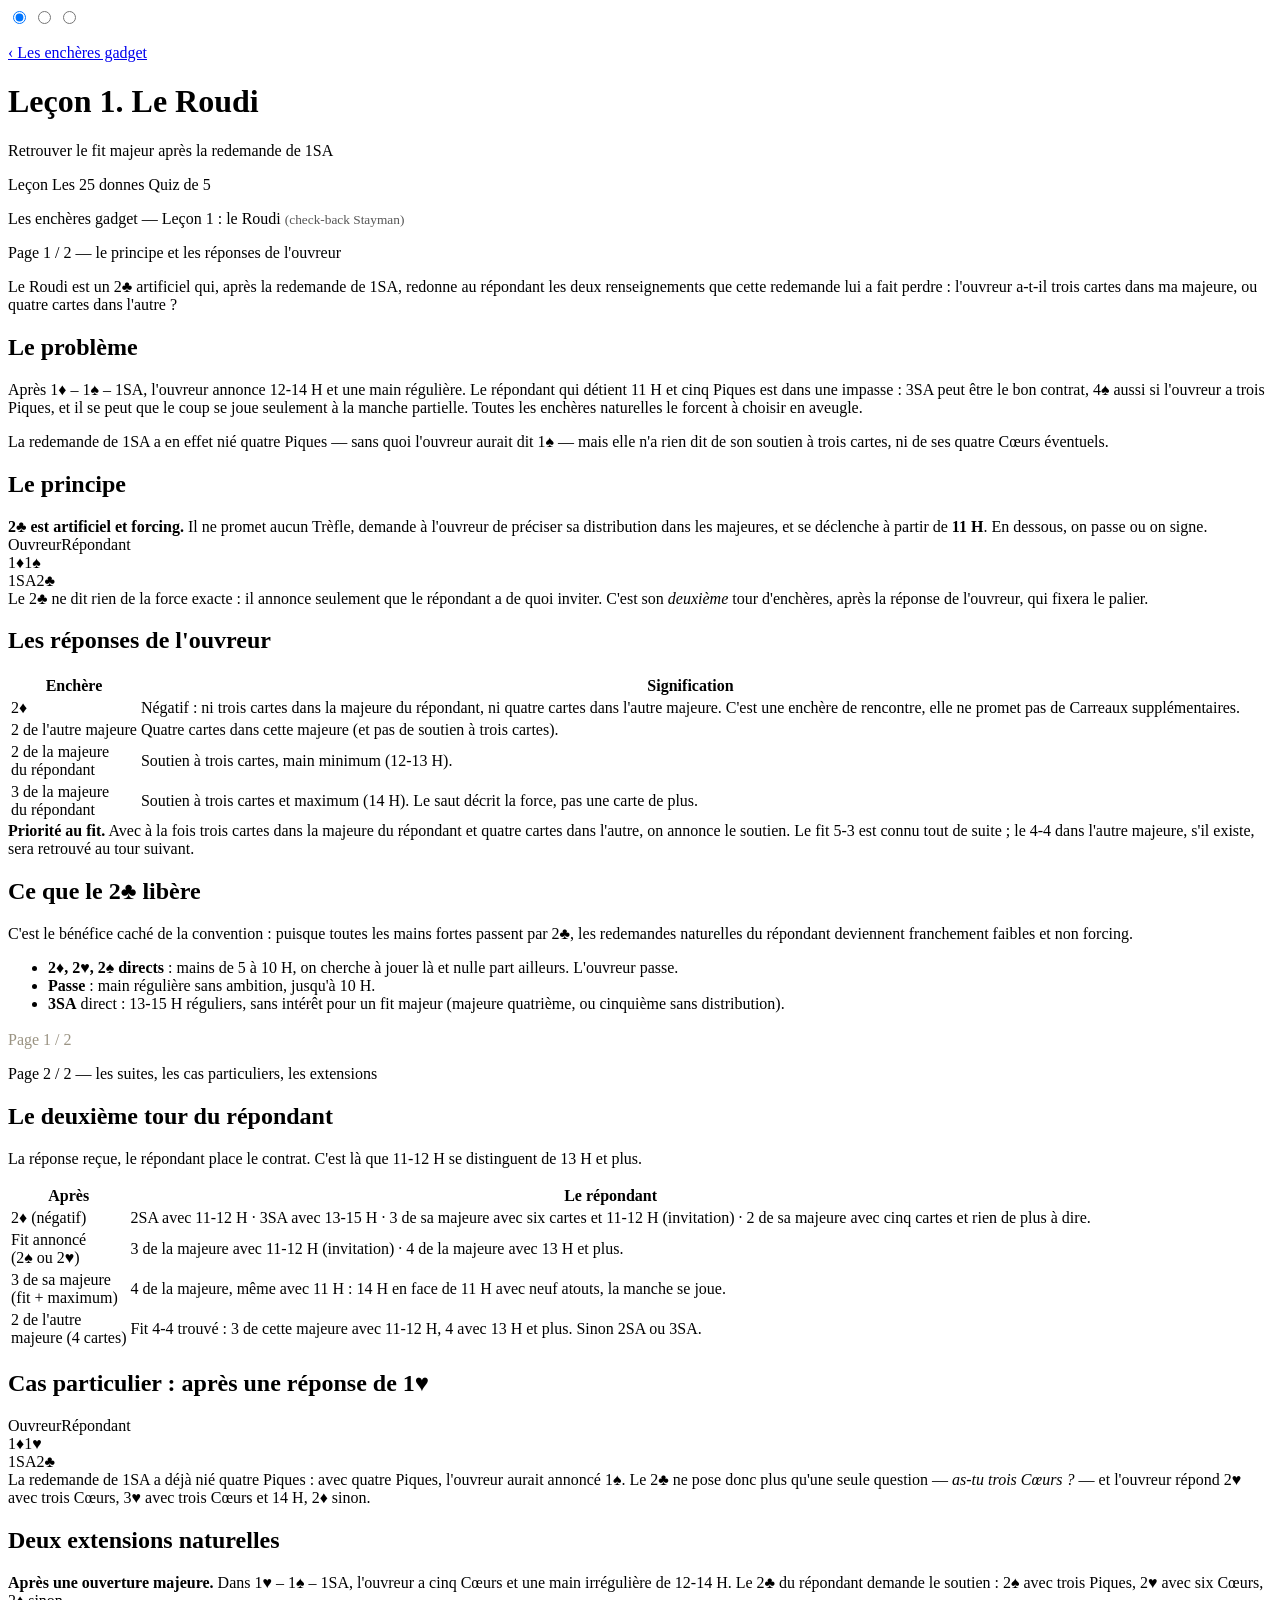
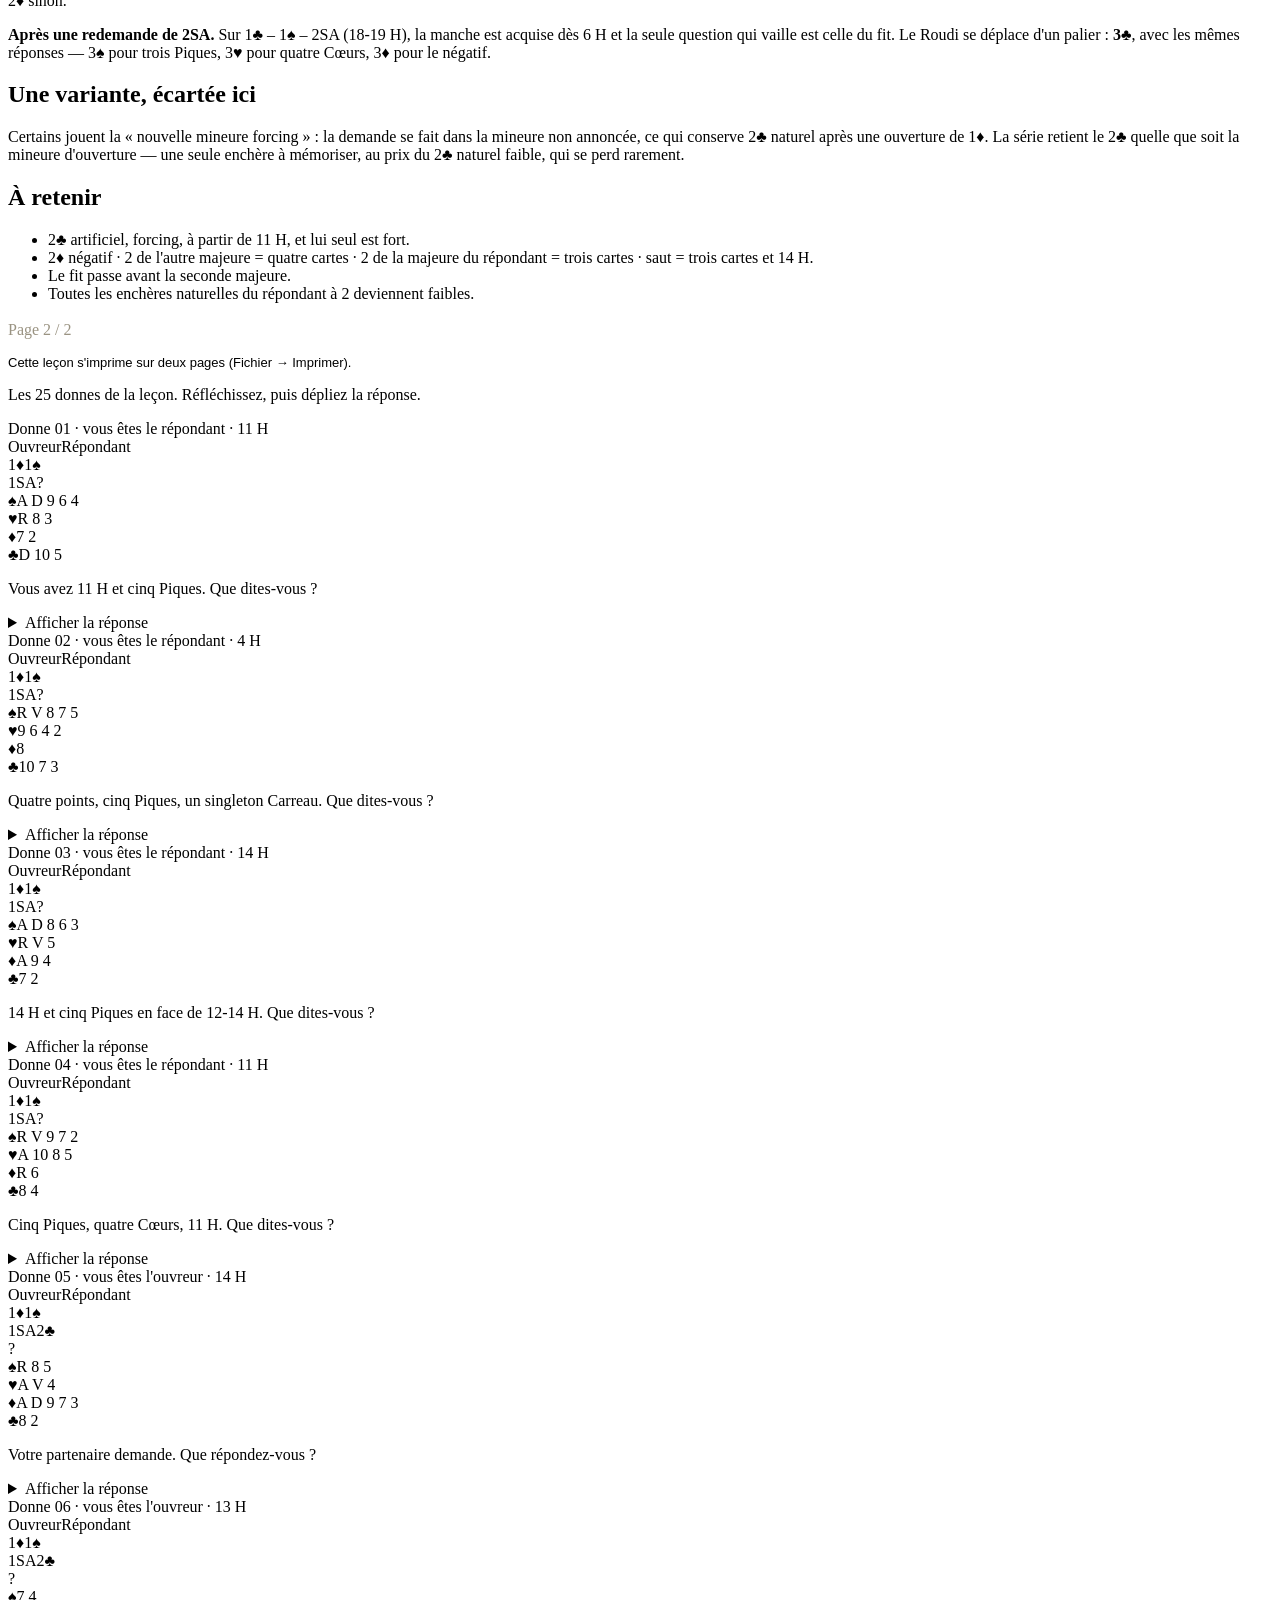
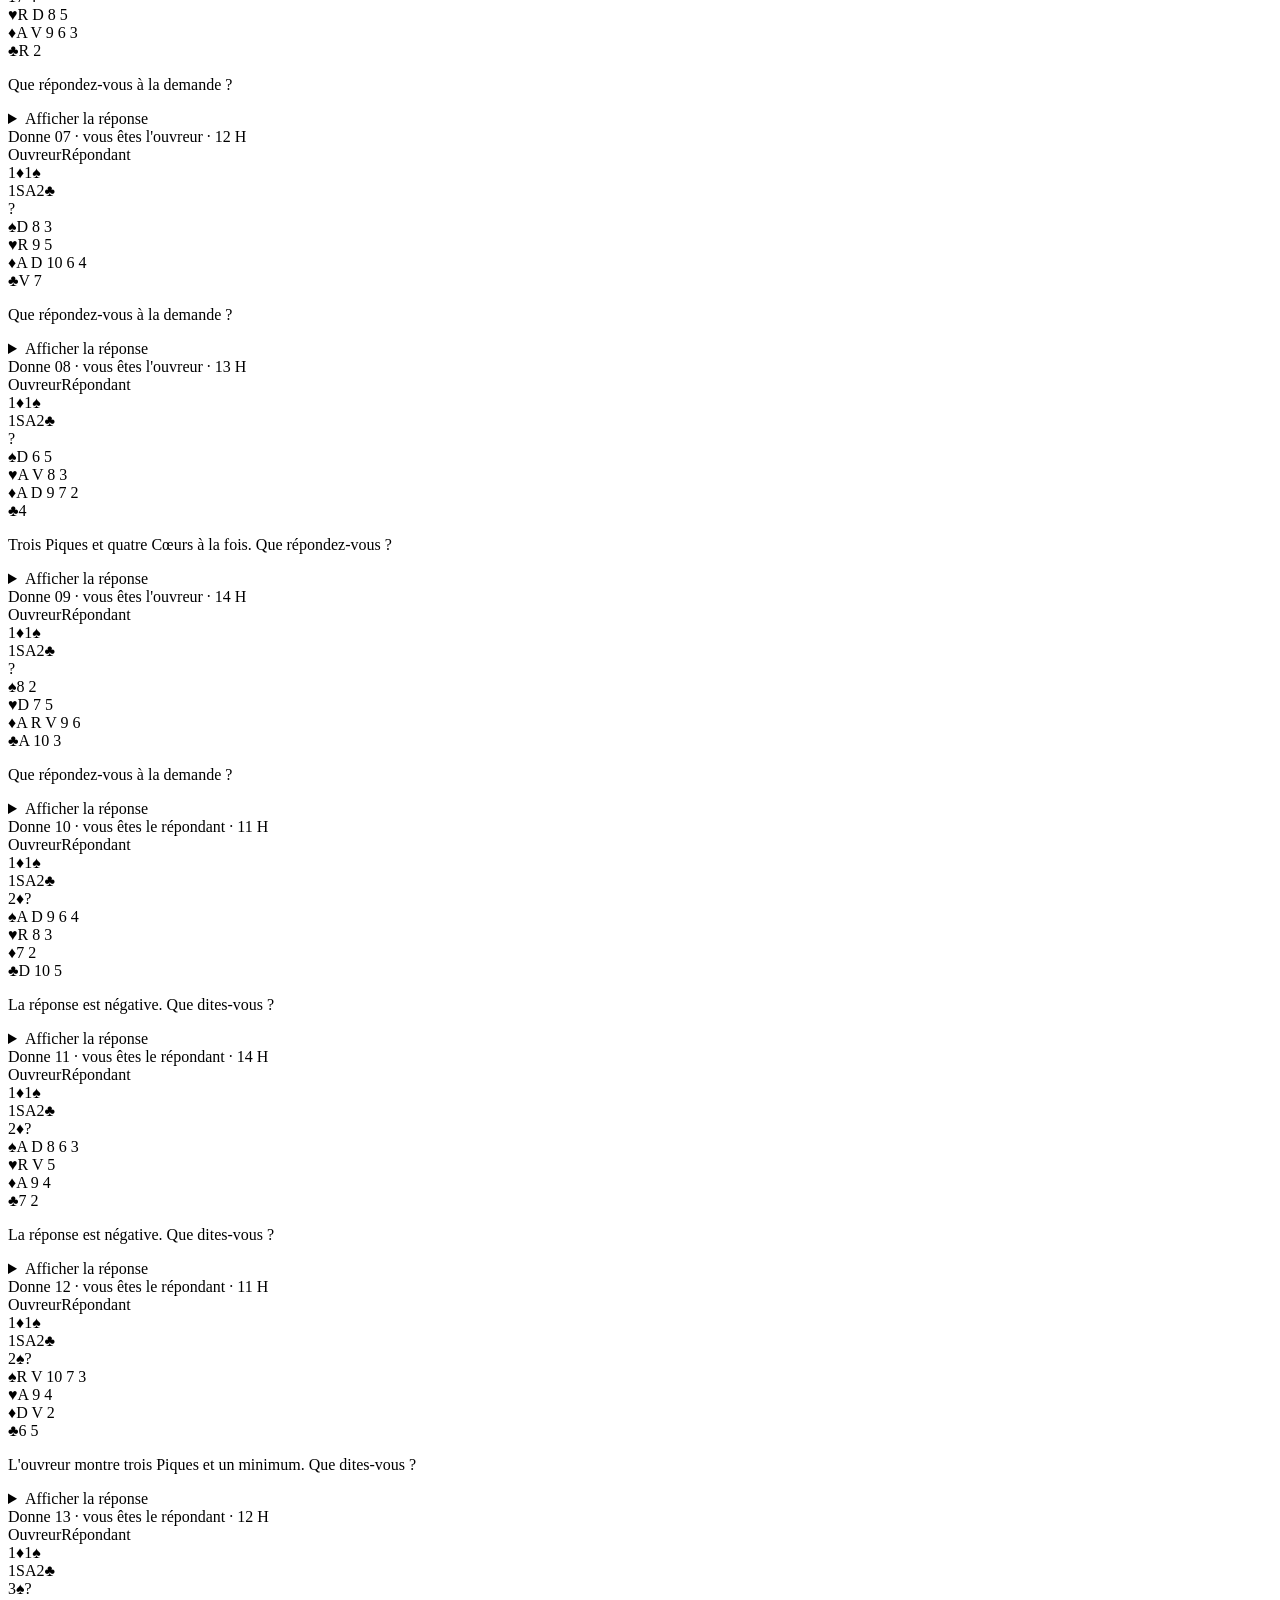
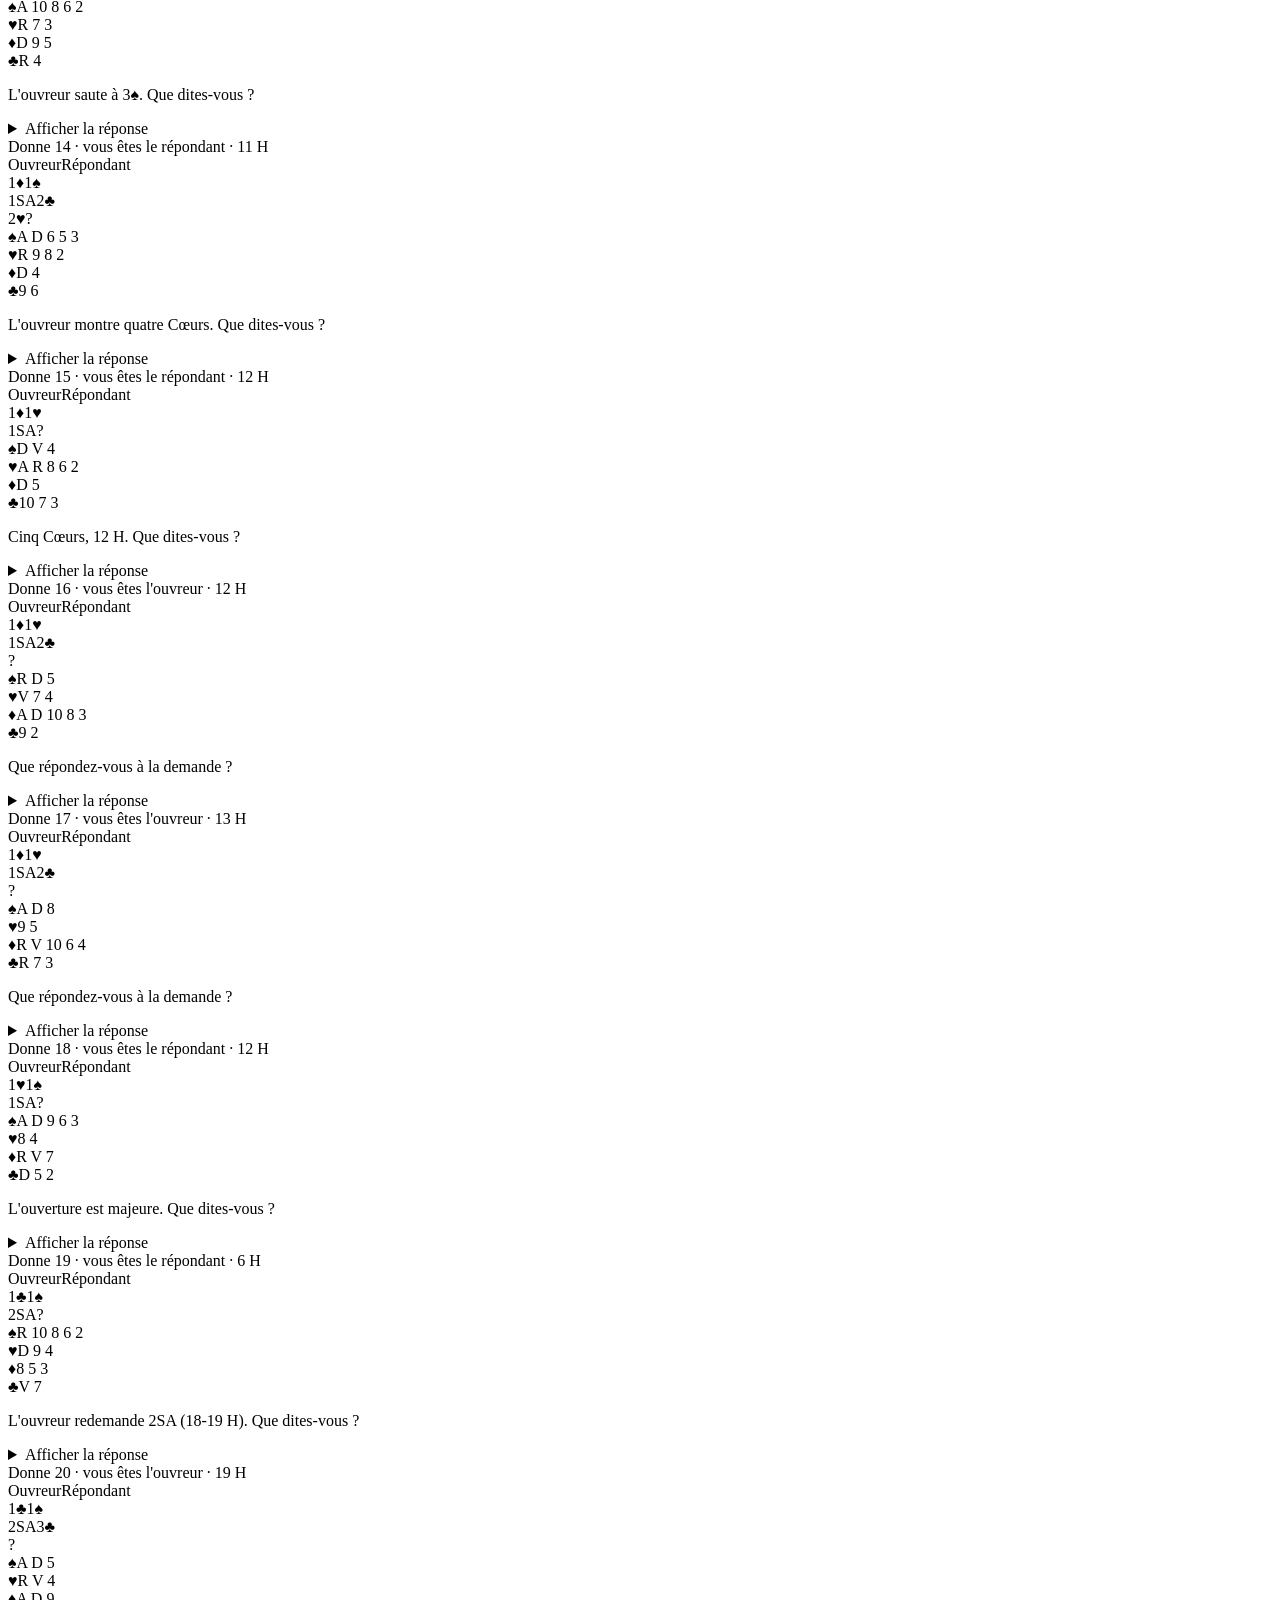
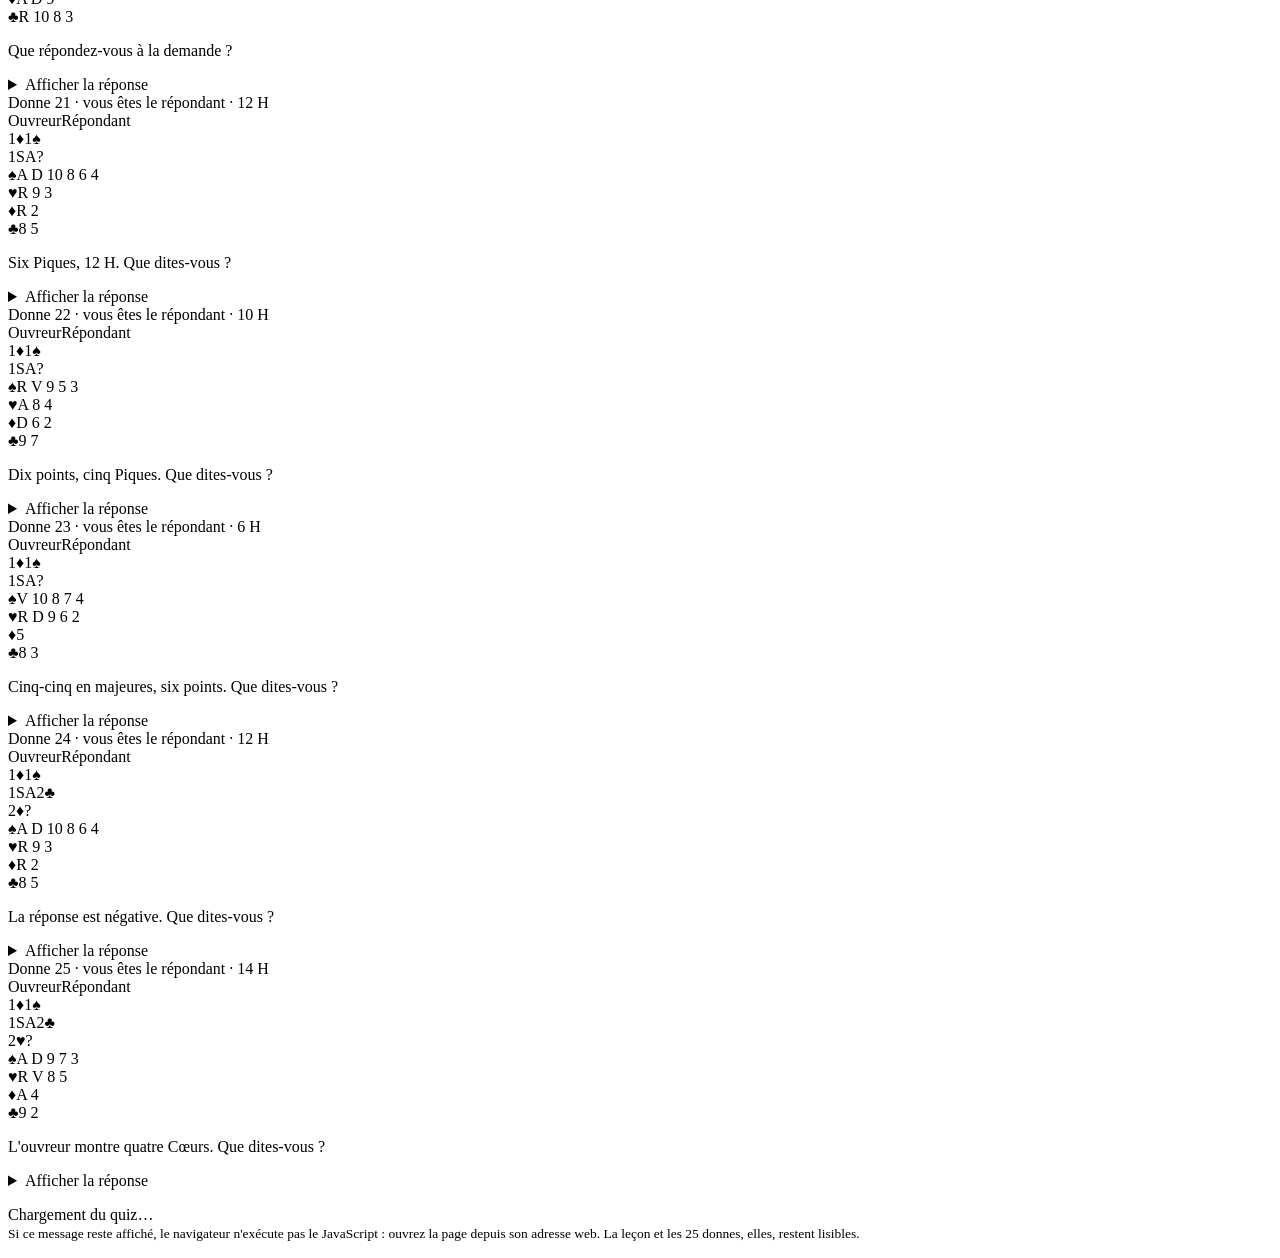
==== lecon-01-roudi.html @ d80269ad "Add files via upload" ====
<!DOCTYPE html>
<html lang="fr">
<head>
<meta charset="utf-8">
<meta name="viewport" content="width=device-width, initial-scale=1, viewport-fit=cover">
<meta name="theme-color" content="#17492f">
<meta name="mobile-web-app-capable" content="yes">
<meta name="apple-mobile-web-app-status-bar-style" content="black-translucent">
<title>Leçon 1 — Le Roudi · Les enchères gadget</title>
<link rel="manifest" href="manifest.webmanifest">
<link rel="apple-touch-icon" href="icon-180.png">
<link rel="icon" href="icon-192.png">
<link rel="stylesheet" href="assets/gadget.css">
</head>
<body>

<input type="radio" name="onglet" id="r-lecon" class="onglet-radio" checked>
<input type="radio" name="onglet" id="r-donnes" class="onglet-radio">
<input type="radio" name="onglet" id="r-quiz" class="onglet-radio">

<header class="top">
  <div class="wrap">
    <p class="serie"><a class="retour" href="index.html">‹ Les enchères gadget</a></p>
    <h1><span class="num">Leçon 1.</span> Le Roudi</h1>
    <p class="soustitre">Retrouver le fit majeur après la redemande de 1SA</p>
    <button id="installer" class="installer" hidden onclick="installer()">Installer l'application</button>
  </div>
</header>

<nav class="tabs">
  <div class="wrap">
    <label for="r-lecon">Leçon</label>
    <label for="r-donnes">Les 25 donnes</label>
    <label for="r-quiz">Quiz de 5</label>
  </div>
</nav>

<section class="panel" id="panel-lecon">
<div class="wrap lecon">
<div class="page">
    <p class="titre-impression">Les enchères gadget — Leçon 1 : le Roudi <span style="font-size:10pt;color:#555">(check-back Stayman)</span></p>
    <p class="sous-impression">Page 1 / 2 — le principe et les réponses de l'ouvreur</p>

    <p class="chapo">Le Roudi est un 2♣ artificiel qui, après la redemande de 1SA, redonne au répondant les deux renseignements que cette redemande lui a fait perdre : l'ouvreur a-t-il trois cartes dans ma majeure, ou quatre cartes dans l'autre&nbsp;?</p>

    <h2>Le problème</h2>
    <p>Après 1♦ – 1♠ – 1SA, l'ouvreur annonce 12-14 H et une main régulière. Le répondant qui détient 11 H et cinq Piques est dans une impasse : 3SA peut être le bon contrat, 4♠ aussi si l'ouvreur a trois Piques, et il se peut que le coup se joue seulement à la manche partielle. Toutes les enchères naturelles le forcent à choisir en aveugle.</p>
    <p>La redemande de 1SA a en effet nié quatre Piques — sans quoi l'ouvreur aurait dit 1♠ — mais elle n'a rien dit de son soutien à trois cartes, ni de ses quatre Cœurs éventuels.</p>

    <h2>Le principe</h2>
    <div class="encadre">
      <strong>2♣ est artificiel et forcing.</strong> Il ne promet aucun Trèfle, demande à l'ouvreur de préciser sa distribution dans les majeures, et se déclenche à partir de <strong>11 H</strong>. En dessous, on passe ou on signe.
    </div>
    <div class="duo">
      <div class="encheres" aria-label="Séquence 1 Carreau, 1 Pique, 1 Sans-Atout, 2 Trèfle">
        <div class="entete"><span>Ouvreur</span><span>Répondant</span></div>
        <div class="ligne"><span>1<b class="r">♦</b></span><span>1<b class="n">♠</b></span></div>
        <div class="ligne"><span>1SA</span><span class="attente">2<b class="n">♣</b></span></div>
      </div>
      <div style="flex:1;min-width:200px">
        <p style="margin-top:0">Le 2♣ ne dit rien de la force exacte : il annonce seulement que le répondant a de quoi inviter. C'est son <em>deuxième</em> tour d'enchères, après la réponse de l'ouvreur, qui fixera le palier.</p>
      </div>
    </div>

    <h2>Les réponses de l'ouvreur</h2>
    <table class="reponses">
      <tr><th>Enchère</th><th>Signification</th></tr>
      <tr><td>2♦</td><td>Négatif : ni trois cartes dans la majeure du répondant, ni quatre cartes dans l'autre majeure. C'est une enchère de rencontre, elle ne promet pas de Carreaux supplémentaires.</td></tr>
      <tr><td>2 de l'autre majeure</td><td>Quatre cartes dans cette majeure (et pas de soutien à trois cartes).</td></tr>
      <tr><td>2 de la majeure<br>du répondant</td><td>Soutien à trois cartes, main minimum (12-13 H).</td></tr>
      <tr><td>3 de la majeure<br>du répondant</td><td>Soutien à trois cartes et maximum (14 H). Le saut décrit la force, pas une carte de plus.</td></tr>
    </table>
    <div class="encadre">
      <strong>Priorité au fit.</strong> Avec à la fois trois cartes dans la majeure du répondant et quatre cartes dans l'autre, on annonce le soutien. Le fit 5-3 est connu tout de suite ; le 4-4 dans l'autre majeure, s'il existe, sera retrouvé au tour suivant.
    </div>

    <h2>Ce que le 2♣ libère</h2>
    <p>C'est le bénéfice caché de la convention : puisque toutes les mains fortes passent par 2♣, les redemandes naturelles du répondant deviennent franchement faibles et non forcing.</p>
    <ul>
      <li><strong>2♦, 2♥, 2♠ directs</strong> : mains de 5 à 10 H, on cherche à jouer là et nulle part ailleurs. L'ouvreur passe.</li>
      <li><strong>Passe</strong> : main régulière sans ambition, jusqu'à 10 H.</li>
      <li><strong>3SA</strong> direct : 13-15 H réguliers, sans intérêt pour un fit majeur (majeure quatrième, ou cinquième sans distribution).</li>
    </ul>

    <p class="pied-page" style="color:#9a9382;margin-top:18px">Page 1 / 2</p>
  </div>

  <div class="page">
    <p class="sous-impression">Page 2 / 2 — les suites, les cas particuliers, les extensions</p>

    <h2>Le deuxième tour du répondant</h2>
    <p>La réponse reçue, le répondant place le contrat. C'est là que 11-12 H se distinguent de 13 H et plus.</p>
    <table class="reponses">
      <tr><th>Après</th><th>Le répondant</th></tr>
      <tr><td>2♦ (négatif)</td><td>2SA avec 11-12 H · 3SA avec 13-15 H · 3 de sa majeure avec six cartes et 11-12 H (invitation) · 2 de sa majeure avec cinq cartes et rien de plus à dire.</td></tr>
      <tr><td>Fit annoncé<br>(2♠ ou 2♥)</td><td>3 de la majeure avec 11-12 H (invitation) · 4 de la majeure avec 13 H et plus.</td></tr>
      <tr><td>3 de sa majeure<br>(fit + maximum)</td><td>4 de la majeure, même avec 11 H : 14 H en face de 11 H avec neuf atouts, la manche se joue.</td></tr>
      <tr><td>2 de l'autre<br>majeure (4 cartes)</td><td>Fit 4-4 trouvé : 3 de cette majeure avec 11-12 H, 4 avec 13 H et plus. Sinon 2SA ou 3SA.</td></tr>
    </table>

    <h2>Cas particulier : après une réponse de 1♥</h2>
    <div class="duo">
      <div class="encheres" aria-label="Séquence 1 Carreau, 1 Coeur, 1 Sans-Atout, 2 Trèfle">
        <div class="entete"><span>Ouvreur</span><span>Répondant</span></div>
        <div class="ligne"><span>1<b class="r">♦</b></span><span>1<b class="r">♥</b></span></div>
        <div class="ligne"><span>1SA</span><span class="attente">2<b class="n">♣</b></span></div>
      </div>
      <div style="flex:1;min-width:200px">
        <p style="margin-top:0">La redemande de 1SA a déjà nié quatre Piques : avec quatre Piques, l'ouvreur aurait annoncé 1♠. Le 2♣ ne pose donc plus qu'une seule question — <em>as-tu trois Cœurs ?</em> — et l'ouvreur répond 2♥ avec trois Cœurs, 3♥ avec trois Cœurs et 14 H, 2♦ sinon.</p>
      </div>
    </div>

    <h2>Deux extensions naturelles</h2>
    <p><strong>Après une ouverture majeure.</strong> Dans 1♥ – 1♠ – 1SA, l'ouvreur a cinq Cœurs et une main irrégulière de 12-14 H. Le 2♣ du répondant demande le soutien : 2♠ avec trois Piques, 2♥ avec six Cœurs, 2♦ sinon.</p>
    <p><strong>Après une redemande de 2SA.</strong> Sur 1♣ – 1♠ – 2SA (18-19 H), la manche est acquise dès 6 H et la seule question qui vaille est celle du fit. Le Roudi se déplace d'un palier : <strong>3♣</strong>, avec les mêmes réponses — 3♠ pour trois Piques, 3♥ pour quatre Cœurs, 3♦ pour le négatif.</p>

    <h2>Une variante, écartée ici</h2>
    <p>Certains jouent la « nouvelle mineure forcing » : la demande se fait dans la mineure non annoncée, ce qui conserve 2♣ naturel après une ouverture de 1♦. La série retient le 2♣ quelle que soit la mineure d'ouverture — une seule enchère à mémoriser, au prix du 2♣ naturel faible, qui se perd rarement.</p>

    <h2>À retenir</h2>
    <ul>
      <li>2♣ artificiel, forcing, à partir de 11 H, et lui seul est fort.</li>
      <li>2♦ négatif · 2 de l'autre majeure = quatre cartes · 2 de la majeure du répondant = trois cartes · saut = trois cartes et 14 H.</li>
      <li>Le fit passe avant la seconde majeure.</li>
      <li>Toutes les enchères naturelles du répondant à 2 deviennent faibles.</li>
    </ul>

    <p class="pied-page" style="color:#9a9382;margin-top:18px">Page 2 / 2</p>
    <p class="no-print" style="font-family:-apple-system,sans-serif;font-size:13px;color:var(--ink-soft)">
      Cette leçon s'imprime sur deux pages (Fichier → Imprimer).
    </p>
  </div>
</div>
</section>

<section class="panel" id="panel-donnes">
<div class="wrap">
  <p class="intro-quiz">Les 25 donnes de la leçon. Réfléchissez, puis dépliez la réponse.</p>
  <div id="liste-donnes">
      <article class="donne">
        <div class="num">Donne 01 <span class="role">· vous êtes le répondant · 11 H</span></div>
        <div class="duo"><div class="encheres"><div class="entete"><span>Ouvreur</span><span>Répondant</span></div><div class="ligne"><span>1<b class="r">♦</b></span><span>1<b class="n">♠</b></span></div><div class="ligne"><span>1SA</span><span class="attente">?</span></div></div><div class="main"><div><span class="sym n">♠</span>A D 9 6 4</div><div><span class="sym r">♥</span>R 8 3</div><div><span class="sym r">♦</span>7 2</div><div><span class="sym n">♣</span>D 10 5</div></div></div>
        <p class="question">Vous avez 11 H et cinq Piques. Que dites-vous ?</p>
        <details class="reveler-bloc"><summary>Afficher la réponse</summary>
          <div class="reponse-bloc"><div class="verdict bon">2<b class="n">♣</b></div>
          <div class="commentaire">Pile le cas de la convention. <em>2<b class="n">♣</b></em> demande les trois Piques ou les quatre Cœurs ; le palier sera fixé au tour suivant. 2SA immédiat renoncerait au fit 5-3, 2<b class="n">♠</b> enterrerait une main invitante.</div>
          </div>
        </details>
      </article>
      <article class="donne">
        <div class="num">Donne 02 <span class="role">· vous êtes le répondant · 4 H</span></div>
        <div class="duo"><div class="encheres"><div class="entete"><span>Ouvreur</span><span>Répondant</span></div><div class="ligne"><span>1<b class="r">♦</b></span><span>1<b class="n">♠</b></span></div><div class="ligne"><span>1SA</span><span class="attente">?</span></div></div><div class="main"><div><span class="sym n">♠</span>R V 8 7 5</div><div><span class="sym r">♥</span>9 6 4 2</div><div><span class="sym r">♦</span>8</div><div><span class="sym n">♣</span>10 7 3</div></div></div>
        <p class="question">Quatre points, cinq Piques, un singleton Carreau. Que dites-vous ?</p>
        <details class="reveler-bloc"><summary>Afficher la réponse</summary>
          <div class="reponse-bloc"><div class="verdict bon">2<b class="n">♠</b></div>
          <div class="commentaire"><em>2<b class="n">♠</b></em>, naturel et faible : c'est exactement ce que la convention libère. Avec un singleton dans la couleur d'ouverture, 1SA se jouerait mal. L'ouvreur passe.</div>
          </div>
        </details>
      </article>
      <article class="donne">
        <div class="num">Donne 03 <span class="role">· vous êtes le répondant · 14 H</span></div>
        <div class="duo"><div class="encheres"><div class="entete"><span>Ouvreur</span><span>Répondant</span></div><div class="ligne"><span>1<b class="r">♦</b></span><span>1<b class="n">♠</b></span></div><div class="ligne"><span>1SA</span><span class="attente">?</span></div></div><div class="main"><div><span class="sym n">♠</span>A D 8 6 3</div><div><span class="sym r">♥</span>R V 5</div><div><span class="sym r">♦</span>A 9 4</div><div><span class="sym n">♣</span>7 2</div></div></div>
        <p class="question">14 H et cinq Piques en face de 12-14 H. Que dites-vous ?</p>
        <details class="reveler-bloc"><summary>Afficher la réponse</summary>
          <div class="reponse-bloc"><div class="verdict bon">2<b class="n">♣</b></div>
          <div class="commentaire">La manche est acquise, mais laquelle ? <em>2<b class="n">♣</b></em> d'abord : avec trois Piques en face, 4<b class="n">♠</b> vaut mieux que 3SA. Vous direz 3SA au tour suivant si la réponse est 2<b class="r">♦</b>.</div>
          </div>
        </details>
      </article>
      <article class="donne">
        <div class="num">Donne 04 <span class="role">· vous êtes le répondant · 11 H</span></div>
        <div class="duo"><div class="encheres"><div class="entete"><span>Ouvreur</span><span>Répondant</span></div><div class="ligne"><span>1<b class="r">♦</b></span><span>1<b class="n">♠</b></span></div><div class="ligne"><span>1SA</span><span class="attente">?</span></div></div><div class="main"><div><span class="sym n">♠</span>R V 9 7 2</div><div><span class="sym r">♥</span>A 10 8 5</div><div><span class="sym r">♦</span>R 6</div><div><span class="sym n">♣</span>8 4</div></div></div>
        <p class="question">Cinq Piques, quatre Cœurs, 11 H. Que dites-vous ?</p>
        <details class="reveler-bloc"><summary>Afficher la réponse</summary>
          <div class="reponse-bloc"><div class="verdict bon">2<b class="n">♣</b></div>
          <div class="commentaire"><em>2<b class="n">♣</b></em> interroge sur les deux majeures à la fois : trois Piques ou quatre Cœurs, l'une des deux réponses vous donne un fit. 2<b class="r">♥</b> ici serait faible et non forcing.</div>
          </div>
        </details>
      </article>
      <article class="donne">
        <div class="num">Donne 05 <span class="role">· vous êtes l'ouvreur · 14 H</span></div>
        <div class="duo"><div class="encheres"><div class="entete"><span>Ouvreur</span><span>Répondant</span></div><div class="ligne"><span>1<b class="r">♦</b></span><span>1<b class="n">♠</b></span></div><div class="ligne"><span>1SA</span><span>2<b class="n">♣</b></span></div><div class="ligne"><span class="attente">?</span><span></span></div></div><div class="main"><div><span class="sym n">♠</span>R 8 5</div><div><span class="sym r">♥</span>A V 4</div><div><span class="sym r">♦</span>A D 9 7 3</div><div><span class="sym n">♣</span>8 2</div></div></div>
        <p class="question">Votre partenaire demande. Que répondez-vous ?</p>
        <details class="reveler-bloc"><summary>Afficher la réponse</summary>
          <div class="reponse-bloc"><div class="verdict bon">3<b class="n">♠</b></div>
          <div class="commentaire">Trois Piques et 14 H : le saut à <em>3<b class="n">♠</b></em> dit les deux d'un coup. Le partenaire ayant au moins 11 H, il conclura à 4<b class="n">♠</b> sans autre question. 2<b class="n">♠</b> sous-évaluerait la main.</div>
          </div>
        </details>
      </article>
      <article class="donne">
        <div class="num">Donne 06 <span class="role">· vous êtes l'ouvreur · 13 H</span></div>
        <div class="duo"><div class="encheres"><div class="entete"><span>Ouvreur</span><span>Répondant</span></div><div class="ligne"><span>1<b class="r">♦</b></span><span>1<b class="n">♠</b></span></div><div class="ligne"><span>1SA</span><span>2<b class="n">♣</b></span></div><div class="ligne"><span class="attente">?</span><span></span></div></div><div class="main"><div><span class="sym n">♠</span>7 4</div><div><span class="sym r">♥</span>R D 8 5</div><div><span class="sym r">♦</span>A V 9 6 3</div><div><span class="sym n">♣</span>R 2</div></div></div>
        <p class="question">Que répondez-vous à la demande ?</p>
        <details class="reveler-bloc"><summary>Afficher la réponse</summary>
          <div class="reponse-bloc"><div class="verdict bon">2<b class="r">♥</b></div>
          <div class="commentaire">Deux Piques seulement, mais quatre Cœurs : <em>2<b class="r">♥</b></em>. Si le partenaire a quatre Cœurs à côté de ses cinq Piques, le fit 4-4 est trouvé ; sinon il rectifie à SA.</div>
          </div>
        </details>
      </article>
      <article class="donne">
        <div class="num">Donne 07 <span class="role">· vous êtes l'ouvreur · 12 H</span></div>
        <div class="duo"><div class="encheres"><div class="entete"><span>Ouvreur</span><span>Répondant</span></div><div class="ligne"><span>1<b class="r">♦</b></span><span>1<b class="n">♠</b></span></div><div class="ligne"><span>1SA</span><span>2<b class="n">♣</b></span></div><div class="ligne"><span class="attente">?</span><span></span></div></div><div class="main"><div><span class="sym n">♠</span>D 8 3</div><div><span class="sym r">♥</span>R 9 5</div><div><span class="sym r">♦</span>A D 10 6 4</div><div><span class="sym n">♣</span>V 7</div></div></div>
        <p class="question">Que répondez-vous à la demande ?</p>
        <details class="reveler-bloc"><summary>Afficher la réponse</summary>
          <div class="reponse-bloc"><div class="verdict bon">2<b class="n">♠</b></div>
          <div class="commentaire">Trois Piques et un minimum strict : <em>2<b class="n">♠</b></em>, sans saut. Le partenaire invitera à 3<b class="n">♠</b> avec 11-12 H et conclura à 4<b class="n">♠</b> avec 13 H et plus.</div>
          </div>
        </details>
      </article>
      <article class="donne">
        <div class="num">Donne 08 <span class="role">· vous êtes l'ouvreur · 13 H</span></div>
        <div class="duo"><div class="encheres"><div class="entete"><span>Ouvreur</span><span>Répondant</span></div><div class="ligne"><span>1<b class="r">♦</b></span><span>1<b class="n">♠</b></span></div><div class="ligne"><span>1SA</span><span>2<b class="n">♣</b></span></div><div class="ligne"><span class="attente">?</span><span></span></div></div><div class="main"><div><span class="sym n">♠</span>D 6 5</div><div><span class="sym r">♥</span>A V 8 3</div><div><span class="sym r">♦</span>A D 9 7 2</div><div><span class="sym n">♣</span>4</div></div></div>
        <p class="question">Trois Piques et quatre Cœurs à la fois. Que répondez-vous ?</p>
        <details class="reveler-bloc"><summary>Afficher la réponse</summary>
          <div class="reponse-bloc"><div class="verdict bon">2<b class="n">♠</b></div>
          <div class="commentaire"><em>2<b class="n">♠</b></em> : la priorité va au fit. Le 5-3 est certain, le 4-4 seulement possible. Le partenaire pourra encore nommer ses Cœurs au tour suivant s'il les a.</div>
          <div class="alt">Autre lecture — 2<b class="r">♥</b> n'est pas absurde et se joue dans certaines écoles, mais la convention retenue ici tranche en faveur du soutien.</div>
          </div>
        </details>
      </article>
      <article class="donne">
        <div class="num">Donne 09 <span class="role">· vous êtes l'ouvreur · 14 H</span></div>
        <div class="duo"><div class="encheres"><div class="entete"><span>Ouvreur</span><span>Répondant</span></div><div class="ligne"><span>1<b class="r">♦</b></span><span>1<b class="n">♠</b></span></div><div class="ligne"><span>1SA</span><span>2<b class="n">♣</b></span></div><div class="ligne"><span class="attente">?</span><span></span></div></div><div class="main"><div><span class="sym n">♠</span>8 2</div><div><span class="sym r">♥</span>D 7 5</div><div><span class="sym r">♦</span>A R V 9 6</div><div><span class="sym n">♣</span>A 10 3</div></div></div>
        <p class="question">Que répondez-vous à la demande ?</p>
        <details class="reveler-bloc"><summary>Afficher la réponse</summary>
          <div class="reponse-bloc"><div class="verdict bon">2<b class="r">♦</b></div>
          <div class="commentaire">Ni trois Piques ni quatre Cœurs : <em>2<b class="r">♦</b></em>, la réponse négative. Elle ne promet pas de Carreaux de plus que l'ouverture. Vos 14 H parleront ensuite, sur l'invitation à 2SA.</div>
          </div>
        </details>
      </article>
      <article class="donne">
        <div class="num">Donne 10 <span class="role">· vous êtes le répondant · 11 H</span></div>
        <div class="duo"><div class="encheres"><div class="entete"><span>Ouvreur</span><span>Répondant</span></div><div class="ligne"><span>1<b class="r">♦</b></span><span>1<b class="n">♠</b></span></div><div class="ligne"><span>1SA</span><span>2<b class="n">♣</b></span></div><div class="ligne"><span>2<b class="r">♦</b></span><span class="attente">?</span></div></div><div class="main"><div><span class="sym n">♠</span>A D 9 6 4</div><div><span class="sym r">♥</span>R 8 3</div><div><span class="sym r">♦</span>7 2</div><div><span class="sym n">♣</span>D 10 5</div></div></div>
        <p class="question">La réponse est négative. Que dites-vous ?</p>
        <details class="reveler-bloc"><summary>Afficher la réponse</summary>
          <div class="reponse-bloc"><div class="verdict bon">2SA</div>
          <div class="commentaire">Pas de fit : on revient à SA au palier que la force autorise. 11 H en face de 12-14 H, c'est l'invitation — <em>2SA</em>. L'ouvreur passe avec 12-13 H, conclut à 3SA avec 14 H.</div>
          </div>
        </details>
      </article>
      <article class="donne">
        <div class="num">Donne 11 <span class="role">· vous êtes le répondant · 14 H</span></div>
        <div class="duo"><div class="encheres"><div class="entete"><span>Ouvreur</span><span>Répondant</span></div><div class="ligne"><span>1<b class="r">♦</b></span><span>1<b class="n">♠</b></span></div><div class="ligne"><span>1SA</span><span>2<b class="n">♣</b></span></div><div class="ligne"><span>2<b class="r">♦</b></span><span class="attente">?</span></div></div><div class="main"><div><span class="sym n">♠</span>A D 8 6 3</div><div><span class="sym r">♥</span>R V 5</div><div><span class="sym r">♦</span>A 9 4</div><div><span class="sym n">♣</span>7 2</div></div></div>
        <p class="question">La réponse est négative. Que dites-vous ?</p>
        <details class="reveler-bloc"><summary>Afficher la réponse</summary>
          <div class="reponse-bloc"><div class="verdict bon">3SA</div>
          <div class="commentaire">Pas de fit Pique, pas de fit Cœur, mais 26 H au moins à deux : <em>3SA</em>. Les cinq Piques ne mènent nulle part quand l'ouvreur en a deux.</div>
          </div>
        </details>
      </article>
      <article class="donne">
        <div class="num">Donne 12 <span class="role">· vous êtes le répondant · 11 H</span></div>
        <div class="duo"><div class="encheres"><div class="entete"><span>Ouvreur</span><span>Répondant</span></div><div class="ligne"><span>1<b class="r">♦</b></span><span>1<b class="n">♠</b></span></div><div class="ligne"><span>1SA</span><span>2<b class="n">♣</b></span></div><div class="ligne"><span>2<b class="n">♠</b></span><span class="attente">?</span></div></div><div class="main"><div><span class="sym n">♠</span>R V 10 7 3</div><div><span class="sym r">♥</span>A 9 4</div><div><span class="sym r">♦</span>D V 2</div><div><span class="sym n">♣</span>6 5</div></div></div>
        <p class="question">L'ouvreur montre trois Piques et un minimum. Que dites-vous ?</p>
        <details class="reveler-bloc"><summary>Afficher la réponse</summary>
          <div class="reponse-bloc"><div class="verdict bon">3<b class="n">♠</b></div>
          <div class="commentaire">Fit huitième trouvé, mais l'ouvreur s'est limité à 12-13 H. Avec 11 H, on invite : <em>3<b class="n">♠</b></em>. Il passera avec 12 H, conclura avec 13 H bien placés.</div>
          </div>
        </details>
      </article>
      <article class="donne">
        <div class="num">Donne 13 <span class="role">· vous êtes le répondant · 12 H</span></div>
        <div class="duo"><div class="encheres"><div class="entete"><span>Ouvreur</span><span>Répondant</span></div><div class="ligne"><span>1<b class="r">♦</b></span><span>1<b class="n">♠</b></span></div><div class="ligne"><span>1SA</span><span>2<b class="n">♣</b></span></div><div class="ligne"><span>3<b class="n">♠</b></span><span class="attente">?</span></div></div><div class="main"><div><span class="sym n">♠</span>A 10 8 6 2</div><div><span class="sym r">♥</span>R 7 3</div><div><span class="sym r">♦</span>D 9 5</div><div><span class="sym n">♣</span>R 4</div></div></div>
        <p class="question">L'ouvreur saute à 3♠. Que dites-vous ?</p>
        <details class="reveler-bloc"><summary>Afficher la réponse</summary>
          <div class="reponse-bloc"><div class="verdict bon">4<b class="n">♠</b></div>
          <div class="commentaire">Le saut annonçait le fit <em>et</em> 14 H. 12 H en face, huit atouts au moins : <em>4<b class="n">♠</b></em>. C'est tout l'intérêt du saut, il évite une invitation de plus.</div>
          </div>
        </details>
      </article>
      <article class="donne">
        <div class="num">Donne 14 <span class="role">· vous êtes le répondant · 11 H</span></div>
        <div class="duo"><div class="encheres"><div class="entete"><span>Ouvreur</span><span>Répondant</span></div><div class="ligne"><span>1<b class="r">♦</b></span><span>1<b class="n">♠</b></span></div><div class="ligne"><span>1SA</span><span>2<b class="n">♣</b></span></div><div class="ligne"><span>2<b class="r">♥</b></span><span class="attente">?</span></div></div><div class="main"><div><span class="sym n">♠</span>A D 6 5 3</div><div><span class="sym r">♥</span>R 9 8 2</div><div><span class="sym r">♦</span>D 4</div><div><span class="sym n">♣</span>9 6</div></div></div>
        <p class="question">L'ouvreur montre quatre Cœurs. Que dites-vous ?</p>
        <details class="reveler-bloc"><summary>Afficher la réponse</summary>
          <div class="reponse-bloc"><div class="verdict bon">3<b class="r">♥</b></div>
          <div class="commentaire">Le fit 4-4 est trouvé, il vaut mieux que 3SA avec deux doubletons. Avec 11 H seulement, on invite : <em>3<b class="r">♥</b></em>.</div>
          </div>
        </details>
      </article>
      <article class="donne">
        <div class="num">Donne 15 <span class="role">· vous êtes le répondant · 12 H</span></div>
        <div class="duo"><div class="encheres"><div class="entete"><span>Ouvreur</span><span>Répondant</span></div><div class="ligne"><span>1<b class="r">♦</b></span><span>1<b class="r">♥</b></span></div><div class="ligne"><span>1SA</span><span class="attente">?</span></div></div><div class="main"><div><span class="sym n">♠</span>D V 4</div><div><span class="sym r">♥</span>A R 8 6 2</div><div><span class="sym r">♦</span>D 5</div><div><span class="sym n">♣</span>10 7 3</div></div></div>
        <p class="question">Cinq Cœurs, 12 H. Que dites-vous ?</p>
        <details class="reveler-bloc"><summary>Afficher la réponse</summary>
          <div class="reponse-bloc"><div class="verdict bon">2<b class="n">♣</b></div>
          <div class="commentaire"><em>2<b class="n">♣</b></em>, mais avec une seule question : la redemande de 1SA a déjà nié quatre Piques, donc vous demandez uniquement le troisième Cœur. Réponse 2<b class="r">♥</b> ou 3<b class="r">♥</b> s'il l'a, 2<b class="r">♦</b> sinon.</div>
          </div>
        </details>
      </article>
      <article class="donne">
        <div class="num">Donne 16 <span class="role">· vous êtes l'ouvreur · 12 H</span></div>
        <div class="duo"><div class="encheres"><div class="entete"><span>Ouvreur</span><span>Répondant</span></div><div class="ligne"><span>1<b class="r">♦</b></span><span>1<b class="r">♥</b></span></div><div class="ligne"><span>1SA</span><span>2<b class="n">♣</b></span></div><div class="ligne"><span class="attente">?</span><span></span></div></div><div class="main"><div><span class="sym n">♠</span>R D 5</div><div><span class="sym r">♥</span>V 7 4</div><div><span class="sym r">♦</span>A D 10 8 3</div><div><span class="sym n">♣</span>9 2</div></div></div>
        <p class="question">Que répondez-vous à la demande ?</p>
        <details class="reveler-bloc"><summary>Afficher la réponse</summary>
          <div class="reponse-bloc"><div class="verdict bon">2<b class="r">♥</b></div>
          <div class="commentaire">Trois Cœurs et un minimum : <em>2<b class="r">♥</b></em>. Vos beaux Piques ne servent à rien ici — vous en avez trois, pas quatre, et de toute façon vous les avez déjà niés en disant 1SA.</div>
          </div>
        </details>
      </article>
      <article class="donne">
        <div class="num">Donne 17 <span class="role">· vous êtes l'ouvreur · 13 H</span></div>
        <div class="duo"><div class="encheres"><div class="entete"><span>Ouvreur</span><span>Répondant</span></div><div class="ligne"><span>1<b class="r">♦</b></span><span>1<b class="r">♥</b></span></div><div class="ligne"><span>1SA</span><span>2<b class="n">♣</b></span></div><div class="ligne"><span class="attente">?</span><span></span></div></div><div class="main"><div><span class="sym n">♠</span>A D 8</div><div><span class="sym r">♥</span>9 5</div><div><span class="sym r">♦</span>R V 10 6 4</div><div><span class="sym n">♣</span>R 7 3</div></div></div>
        <p class="question">Que répondez-vous à la demande ?</p>
        <details class="reveler-bloc"><summary>Afficher la réponse</summary>
          <div class="reponse-bloc"><div class="verdict bon">2<b class="r">♦</b></div>
          <div class="commentaire">Deux Cœurs : <em>2<b class="r">♦</b></em>, négatif. Le partenaire choisira entre 2SA et 3SA, ou reviendra à ses Cœurs avec une sixième.</div>
          </div>
        </details>
      </article>
      <article class="donne">
        <div class="num">Donne 18 <span class="role">· vous êtes le répondant · 12 H</span></div>
        <div class="duo"><div class="encheres"><div class="entete"><span>Ouvreur</span><span>Répondant</span></div><div class="ligne"><span>1<b class="r">♥</b></span><span>1<b class="n">♠</b></span></div><div class="ligne"><span>1SA</span><span class="attente">?</span></div></div><div class="main"><div><span class="sym n">♠</span>A D 9 6 3</div><div><span class="sym r">♥</span>8 4</div><div><span class="sym r">♦</span>R V 7</div><div><span class="sym n">♣</span>D 5 2</div></div></div>
        <p class="question">L'ouverture est majeure. Que dites-vous ?</p>
        <details class="reveler-bloc"><summary>Afficher la réponse</summary>
          <div class="reponse-bloc"><div class="verdict bon">2<b class="n">♣</b></div>
          <div class="commentaire">L'extension de la convention : <em>2<b class="n">♣</b></em> demande le soutien à trois Piques. L'ouvreur répond 2<b class="n">♠</b> avec trois Piques, 2<b class="r">♥</b> avec six Cœurs, 2<b class="r">♦</b> sinon.</div>
          </div>
        </details>
      </article>
      <article class="donne">
        <div class="num">Donne 19 <span class="role">· vous êtes le répondant · 6 H</span></div>
        <div class="duo"><div class="encheres"><div class="entete"><span>Ouvreur</span><span>Répondant</span></div><div class="ligne"><span>1<b class="n">♣</b></span><span>1<b class="n">♠</b></span></div><div class="ligne"><span>2SA</span><span class="attente">?</span></div></div><div class="main"><div><span class="sym n">♠</span>R 10 8 6 2</div><div><span class="sym r">♥</span>D 9 4</div><div><span class="sym r">♦</span>8 5 3</div><div><span class="sym n">♣</span>V 7</div></div></div>
        <p class="question">L'ouvreur redemande 2SA (18-19 H). Que dites-vous ?</p>
        <details class="reveler-bloc"><summary>Afficher la réponse</summary>
          <div class="reponse-bloc"><div class="verdict bon">3<b class="n">♣</b></div>
          <div class="commentaire">La manche est acquise, reste à choisir laquelle : le Roudi se déplace d'un palier, <em>3<b class="n">♣</b></em>. Avec trois Piques en face, 4<b class="n">♠</b> vaudra mieux que 3SA avec cette main pauvre en points.</div>
          </div>
        </details>
      </article>
      <article class="donne">
        <div class="num">Donne 20 <span class="role">· vous êtes l'ouvreur · 19 H</span></div>
        <div class="duo"><div class="encheres"><div class="entete"><span>Ouvreur</span><span>Répondant</span></div><div class="ligne"><span>1<b class="n">♣</b></span><span>1<b class="n">♠</b></span></div><div class="ligne"><span>2SA</span><span>3<b class="n">♣</b></span></div><div class="ligne"><span class="attente">?</span><span></span></div></div><div class="main"><div><span class="sym n">♠</span>A D 5</div><div><span class="sym r">♥</span>R V 4</div><div><span class="sym r">♦</span>A D 9</div><div><span class="sym n">♣</span>R 10 8 3</div></div></div>
        <p class="question">Que répondez-vous à la demande ?</p>
        <details class="reveler-bloc"><summary>Afficher la réponse</summary>
          <div class="reponse-bloc"><div class="verdict bon">3<b class="n">♠</b></div>
          <div class="commentaire"><em>3<b class="n">♠</b></em> : trois Piques. Les réponses sont les mêmes qu'au palier de 2, décalées d'un cran. Le partenaire posera 4<b class="n">♠</b>.</div>
          </div>
        </details>
      </article>
      <article class="donne">
        <div class="num">Donne 21 <span class="role">· vous êtes le répondant · 12 H</span></div>
        <div class="duo"><div class="encheres"><div class="entete"><span>Ouvreur</span><span>Répondant</span></div><div class="ligne"><span>1<b class="r">♦</b></span><span>1<b class="n">♠</b></span></div><div class="ligne"><span>1SA</span><span class="attente">?</span></div></div><div class="main"><div><span class="sym n">♠</span>A D 10 8 6 4</div><div><span class="sym r">♥</span>R 9 3</div><div><span class="sym r">♦</span>R 2</div><div><span class="sym n">♣</span>8 5</div></div></div>
        <p class="question">Six Piques, 12 H. Que dites-vous ?</p>
        <details class="reveler-bloc"><summary>Afficher la réponse</summary>
          <div class="reponse-bloc"><div class="verdict bon">2<b class="n">♣</b></div>
          <div class="commentaire"><em>2<b class="n">♣</b></em> d'abord : avec trois Piques en face vous avez neuf atouts et la manche devient jouable, sans quoi vous vous arrêterez à 3<b class="n">♠</b>. Le détour ne coûte rien.</div>
          <div class="alt">Autre lecture — 3<b class="n">♠</b> immédiat, invitation avec six cartes, reste jouable et se pratique couramment ; il renseigne simplement moins bien.</div>
          </div>
        </details>
      </article>
      <article class="donne">
        <div class="num">Donne 22 <span class="role">· vous êtes le répondant · 10 H</span></div>
        <div class="duo"><div class="encheres"><div class="entete"><span>Ouvreur</span><span>Répondant</span></div><div class="ligne"><span>1<b class="r">♦</b></span><span>1<b class="n">♠</b></span></div><div class="ligne"><span>1SA</span><span class="attente">?</span></div></div><div class="main"><div><span class="sym n">♠</span>R V 9 5 3</div><div><span class="sym r">♥</span>A 8 4</div><div><span class="sym r">♦</span>D 6 2</div><div><span class="sym n">♣</span>9 7</div></div></div>
        <p class="question">Dix points, cinq Piques. Que dites-vous ?</p>
        <details class="reveler-bloc"><summary>Afficher la réponse</summary>
          <div class="reponse-bloc"><div class="verdict bon">Passe</div>
          <div class="commentaire"><em>Passe</em>. Le seuil de la convention est à 11 H, et il est là pour être tenu : 10 H en face de 12-14 H font au mieux 24 H, sous la manche. La main est régulière, 1SA se joue très bien.</div>
          </div>
        </details>
      </article>
      <article class="donne">
        <div class="num">Donne 23 <span class="role">· vous êtes le répondant · 6 H</span></div>
        <div class="duo"><div class="encheres"><div class="entete"><span>Ouvreur</span><span>Répondant</span></div><div class="ligne"><span>1<b class="r">♦</b></span><span>1<b class="n">♠</b></span></div><div class="ligne"><span>1SA</span><span class="attente">?</span></div></div><div class="main"><div><span class="sym n">♠</span>V 10 8 7 4</div><div><span class="sym r">♥</span>R D 9 6 2</div><div><span class="sym r">♦</span>5</div><div><span class="sym n">♣</span>8 3</div></div></div>
        <p class="question">Cinq-cinq en majeures, six points. Que dites-vous ?</p>
        <details class="reveler-bloc"><summary>Afficher la réponse</summary>
          <div class="reponse-bloc"><div class="verdict bon">2<b class="r">♥</b></div>
          <div class="commentaire"><em>2<b class="r">♥</b></em>, naturel, faible, non forcing : le partenaire choisira entre 2<b class="r">♥</b> et 2<b class="n">♠</b>. Cette enchère n'existerait pas sans le Roudi, qui a récupéré toutes les mains fortes.</div>
          </div>
        </details>
      </article>
      <article class="donne">
        <div class="num">Donne 24 <span class="role">· vous êtes le répondant · 12 H</span></div>
        <div class="duo"><div class="encheres"><div class="entete"><span>Ouvreur</span><span>Répondant</span></div><div class="ligne"><span>1<b class="r">♦</b></span><span>1<b class="n">♠</b></span></div><div class="ligne"><span>1SA</span><span>2<b class="n">♣</b></span></div><div class="ligne"><span>2<b class="r">♦</b></span><span class="attente">?</span></div></div><div class="main"><div><span class="sym n">♠</span>A D 10 8 6 4</div><div><span class="sym r">♥</span>R 9 3</div><div><span class="sym r">♦</span>R 2</div><div><span class="sym n">♣</span>8 5</div></div></div>
        <p class="question">La réponse est négative. Que dites-vous ?</p>
        <details class="reveler-bloc"><summary>Afficher la réponse</summary>
          <div class="reponse-bloc"><div class="verdict bon">3<b class="n">♠</b></div>
          <div class="commentaire">Deux Piques en face, mais vous en avez six : <em>3<b class="n">♠</b></em>, invitation. L'ouvreur conclura à 4<b class="n">♠</b> avec 14 H et un honneur troisième, passera sinon.</div>
          </div>
        </details>
      </article>
      <article class="donne">
        <div class="num">Donne 25 <span class="role">· vous êtes le répondant · 14 H</span></div>
        <div class="duo"><div class="encheres"><div class="entete"><span>Ouvreur</span><span>Répondant</span></div><div class="ligne"><span>1<b class="r">♦</b></span><span>1<b class="n">♠</b></span></div><div class="ligne"><span>1SA</span><span>2<b class="n">♣</b></span></div><div class="ligne"><span>2<b class="r">♥</b></span><span class="attente">?</span></div></div><div class="main"><div><span class="sym n">♠</span>A D 9 7 3</div><div><span class="sym r">♥</span>R V 8 5</div><div><span class="sym r">♦</span>A 4</div><div><span class="sym n">♣</span>9 2</div></div></div>
        <p class="question">L'ouvreur montre quatre Cœurs. Que dites-vous ?</p>
        <details class="reveler-bloc"><summary>Afficher la réponse</summary>
          <div class="reponse-bloc"><div class="verdict bon">4<b class="r">♥</b></div>
          <div class="commentaire">Fit 4-4 et 14 H : <em>4<b class="r">♥</b></em> directement. Avec deux doubletons de part et d'autre, la manche à la couleur est plus sûre que 3SA.</div>
          </div>
        </details>
      </article>
  </div>
</div>
</section>

<section class="panel" id="panel-quiz">
<div class="wrap">
  <div id="zone-quiz">
    <p class="intro-quiz" id="attente-quiz">Chargement du quiz…<br>
    <span style="font-size:13.5px">Si ce message reste affiché, le navigateur n'exécute pas le JavaScript :
    ouvrez la page depuis son adresse web. La leçon et les 25 donnes, elles, restent lisibles.</span></p>
  </div>
  <noscript>
    <p class="alerte">Le JavaScript est désactivé : le quiz ne peut pas fonctionner.
    La leçon et les 25 donnes restent consultables dans les deux premiers onglets.</p>
  </noscript>
</div>
</section>

<script>
window.LECON = {
  id: "01-roudi",
  titre: "Le Roudi",
  banque: [{"id":"cbs-01","role":"Répondant","seq":["1♦","1♠","1SA","?"],"main":{"p":"A D 9 6 4","c":"R 8 3","k":"7 2","t":"D 10 5"},"h":11,"question":"Vous avez 11 H et cinq Piques. Que dites-vous ?","rep":"2♣","options":["2♣","2♠","2SA","3SA"],"com":"Pile le cas de la convention. <em>2♣</em> demande les trois Piques ou les quatre Cœurs ; le palier sera fixé au tour suivant. 2SA immédiat renoncerait au fit 5-3, 2♠ enterrerait une main invitante."},{"id":"cbs-02","role":"Répondant","seq":["1♦","1♠","1SA","?"],"main":{"p":"R V 8 7 5","c":"9 6 4 2","k":"8","t":"10 7 3"},"h":4,"question":"Quatre points, cinq Piques, un singleton Carreau. Que dites-vous ?","rep":"2♠","options":["Passe","2♣","2♠","2♥"],"com":"<em>2♠</em>, naturel et faible : c'est exactement ce que la convention libère. Avec un singleton dans la couleur d'ouverture, 1SA se jouerait mal. L'ouvreur passe."},{"id":"cbs-03","role":"Répondant","seq":["1♦","1♠","1SA","?"],"main":{"p":"A D 8 6 3","c":"R V 5","k":"A 9 4","t":"7 2"},"h":14,"question":"14 H et cinq Piques en face de 12-14 H. Que dites-vous ?","rep":"2♣","options":["2♣","3SA","4♠","3♠"],"com":"La manche est acquise, mais laquelle ? <em>2♣</em> d'abord : avec trois Piques en face, 4♠ vaut mieux que 3SA. Vous direz 3SA au tour suivant si la réponse est 2♦."},{"id":"cbs-04","role":"Répondant","seq":["1♦","1♠","1SA","?"],"main":{"p":"R V 9 7 2","c":"A 10 8 5","k":"R 6","t":"8 4"},"h":11,"question":"Cinq Piques, quatre Cœurs, 11 H. Que dites-vous ?","rep":"2♣","options":["2♣","2♥","2SA","3SA"],"com":"<em>2♣</em> interroge sur les deux majeures à la fois : trois Piques ou quatre Cœurs, l'une des deux réponses vous donne un fit. 2♥ ici serait faible et non forcing."},{"id":"cbs-05","role":"Ouvreur","seq":["1♦","1♠","1SA","2♣","?"],"main":{"p":"R 8 5","c":"A V 4","k":"A D 9 7 3","t":"8 2"},"h":14,"question":"Votre partenaire demande. Que répondez-vous ?","rep":"3♠","options":["2♠","3♠","2♦","2SA"],"com":"Trois Piques et 14 H : le saut à <em>3♠</em> dit les deux d'un coup. Le partenaire ayant au moins 11 H, il conclura à 4♠ sans autre question. 2♠ sous-évaluerait la main."},{"id":"cbs-06","role":"Ouvreur","seq":["1♦","1♠","1SA","2♣","?"],"main":{"p":"7 4","c":"R D 8 5","k":"A V 9 6 3","t":"R 2"},"h":13,"question":"Que répondez-vous à la demande ?","rep":"2♥","options":["2♥","2♦","2SA","3♥"],"com":"Deux Piques seulement, mais quatre Cœurs : <em>2♥</em>. Si le partenaire a quatre Cœurs à côté de ses cinq Piques, le fit 4-4 est trouvé ; sinon il rectifie à SA."},{"id":"cbs-07","role":"Ouvreur","seq":["1♦","1♠","1SA","2♣","?"],"main":{"p":"D 8 3","c":"R 9 5","k":"A D 10 6 4","t":"V 7"},"h":12,"question":"Que répondez-vous à la demande ?","rep":"2♠","options":["2♠","3♠","2♦","2SA"],"com":"Trois Piques et un minimum strict : <em>2♠</em>, sans saut. Le partenaire invitera à 3♠ avec 11-12 H et conclura à 4♠ avec 13 H et plus."},{"id":"cbs-08","role":"Ouvreur","seq":["1♦","1♠","1SA","2♣","?"],"main":{"p":"D 6 5","c":"A V 8 3","k":"A D 9 7 2","t":"4"},"h":13,"question":"Trois Piques et quatre Cœurs à la fois. Que répondez-vous ?","rep":"2♠","options":["2♠","2♥","2♦","3♠"],"com":"<em>2♠</em> : la priorité va au fit. Le 5-3 est certain, le 4-4 seulement possible. Le partenaire pourra encore nommer ses Cœurs au tour suivant s'il les a.","alt":"2♥ n'est pas absurde et se joue dans certaines écoles, mais la convention retenue ici tranche en faveur du soutien."},{"id":"cbs-09","role":"Ouvreur","seq":["1♦","1♠","1SA","2♣","?"],"main":{"p":"8 2","c":"D 7 5","k":"A R V 9 6","t":"A 10 3"},"h":14,"question":"Que répondez-vous à la demande ?","rep":"2♦","options":["2♦","2SA","3♦","3SA"],"com":"Ni trois Piques ni quatre Cœurs : <em>2♦</em>, la réponse négative. Elle ne promet pas de Carreaux de plus que l'ouverture. Vos 14 H parleront ensuite, sur l'invitation à 2SA."},{"id":"cbs-10","role":"Répondant","seq":["1♦","1♠","1SA","2♣","2♦","?"],"main":{"p":"A D 9 6 4","c":"R 8 3","k":"7 2","t":"D 10 5"},"h":11,"question":"La réponse est négative. Que dites-vous ?","rep":"2SA","options":["2SA","3SA","2♠","Passe"],"com":"Pas de fit : on revient à SA au palier que la force autorise. 11 H en face de 12-14 H, c'est l'invitation — <em>2SA</em>. L'ouvreur passe avec 12-13 H, conclut à 3SA avec 14 H."},{"id":"cbs-11","role":"Répondant","seq":["1♦","1♠","1SA","2♣","2♦","?"],"main":{"p":"A D 8 6 3","c":"R V 5","k":"A 9 4","t":"7 2"},"h":14,"question":"La réponse est négative. Que dites-vous ?","rep":"3SA","options":["3SA","2SA","4♠","3♠"],"com":"Pas de fit Pique, pas de fit Cœur, mais 26 H au moins à deux : <em>3SA</em>. Les cinq Piques ne mènent nulle part quand l'ouvreur en a deux."},{"id":"cbs-12","role":"Répondant","seq":["1♦","1♠","1SA","2♣","2♠","?"],"main":{"p":"R V 10 7 3","c":"A 9 4","k":"D V 2","t":"6 5"},"h":11,"question":"L'ouvreur montre trois Piques et un minimum. Que dites-vous ?","rep":"3♠","options":["3♠","4♠","2SA","Passe"],"com":"Fit huitième trouvé, mais l'ouvreur s'est limité à 12-13 H. Avec 11 H, on invite : <em>3♠</em>. Il passera avec 12 H, conclura avec 13 H bien placés."},{"id":"cbs-13","role":"Répondant","seq":["1♦","1♠","1SA","2♣","3♠","?"],"main":{"p":"A 10 8 6 2","c":"R 7 3","k":"D 9 5","t":"R 4"},"h":12,"question":"L'ouvreur saute à 3♠. Que dites-vous ?","rep":"4♠","options":["4♠","Passe","3SA","4♣"],"com":"Le saut annonçait le fit <em>et</em> 14 H. 12 H en face, huit atouts au moins : <em>4♠</em>. C'est tout l'intérêt du saut, il évite une invitation de plus."},{"id":"cbs-14","role":"Répondant","seq":["1♦","1♠","1SA","2♣","2♥","?"],"main":{"p":"A D 6 5 3","c":"R 9 8 2","k":"D 4","t":"9 6"},"h":11,"question":"L'ouvreur montre quatre Cœurs. Que dites-vous ?","rep":"3♥","options":["3♥","4♥","2SA","3SA"],"com":"Le fit 4-4 est trouvé, il vaut mieux que 3SA avec deux doubletons. Avec 11 H seulement, on invite : <em>3♥</em>."},{"id":"cbs-15","role":"Répondant","seq":["1♦","1♥","1SA","?"],"main":{"p":"D V 4","c":"A R 8 6 2","k":"D 5","t":"10 7 3"},"h":12,"question":"Cinq Cœurs, 12 H. Que dites-vous ?","rep":"2♣","options":["2♣","2SA","3SA","2♥"],"com":"<em>2♣</em>, mais avec une seule question : la redemande de 1SA a déjà nié quatre Piques, donc vous demandez uniquement le troisième Cœur. Réponse 2♥ ou 3♥ s'il l'a, 2♦ sinon."},{"id":"cbs-16","role":"Ouvreur","seq":["1♦","1♥","1SA","2♣","?"],"main":{"p":"R D 5","c":"V 7 4","k":"A D 10 8 3","t":"9 2"},"h":12,"question":"Que répondez-vous à la demande ?","rep":"2♥","options":["2♥","2♦","2♠","2SA"],"com":"Trois Cœurs et un minimum : <em>2♥</em>. Vos beaux Piques ne servent à rien ici — vous en avez trois, pas quatre, et de toute façon vous les avez déjà niés en disant 1SA."},{"id":"cbs-17","role":"Ouvreur","seq":["1♦","1♥","1SA","2♣","?"],"main":{"p":"A D 8","c":"9 5","k":"R V 10 6 4","t":"R 7 3"},"h":13,"question":"Que répondez-vous à la demande ?","rep":"2♦","options":["2♦","2SA","2♠","3♦"],"com":"Deux Cœurs : <em>2♦</em>, négatif. Le partenaire choisira entre 2SA et 3SA, ou reviendra à ses Cœurs avec une sixième."},{"id":"cbs-18","role":"Répondant","seq":["1♥","1♠","1SA","?"],"main":{"p":"A D 9 6 3","c":"8 4","k":"R V 7","t":"D 5 2"},"h":12,"question":"L'ouverture est majeure. Que dites-vous ?","rep":"2♣","options":["2♣","2SA","3SA","2♠"],"com":"L'extension de la convention : <em>2♣</em> demande le soutien à trois Piques. L'ouvreur répond 2♠ avec trois Piques, 2♥ avec six Cœurs, 2♦ sinon."},{"id":"cbs-19","role":"Répondant","seq":["1♣","1♠","2SA","?"],"main":{"p":"R 10 8 6 2","c":"D 9 4","k":"8 5 3","t":"V 7"},"h":6,"question":"L'ouvreur redemande 2SA (18-19 H). Que dites-vous ?","rep":"3♣","options":["3♣","3SA","4♠","3♠"],"com":"La manche est acquise, reste à choisir laquelle : le Roudi se déplace d'un palier, <em>3♣</em>. Avec trois Piques en face, 4♠ vaudra mieux que 3SA avec cette main pauvre en points."},{"id":"cbs-20","role":"Ouvreur","seq":["1♣","1♠","2SA","3♣","?"],"main":{"p":"A D 5","c":"R V 4","k":"A D 9","t":"R 10 8 3"},"h":19,"question":"Que répondez-vous à la demande ?","rep":"3♠","options":["3♠","3SA","3♥","4♠"],"com":"<em>3♠</em> : trois Piques. Les réponses sont les mêmes qu'au palier de 2, décalées d'un cran. Le partenaire posera 4♠."},{"id":"cbs-21","role":"Répondant","seq":["1♦","1♠","1SA","?"],"main":{"p":"A D 10 8 6 4","c":"R 9 3","k":"R 2","t":"8 5"},"h":12,"question":"Six Piques, 12 H. Que dites-vous ?","rep":"2♣","options":["2♣","3♠","4♠","2SA"],"com":"<em>2♣</em> d'abord : avec trois Piques en face vous avez neuf atouts et la manche devient jouable, sans quoi vous vous arrêterez à 3♠. Le détour ne coûte rien.","alt":"3♠ immédiat, invitation avec six cartes, reste jouable et se pratique couramment ; il renseigne simplement moins bien."},{"id":"cbs-22","role":"Répondant","seq":["1♦","1♠","1SA","?"],"main":{"p":"R V 9 5 3","c":"A 8 4","k":"D 6 2","t":"9 7"},"h":10,"question":"Dix points, cinq Piques. Que dites-vous ?","rep":"Passe","options":["Passe","2♣","2♠","2SA"],"com":"<em>Passe</em>. Le seuil de la convention est à 11 H, et il est là pour être tenu : 10 H en face de 12-14 H font au mieux 24 H, sous la manche. La main est régulière, 1SA se joue très bien."},{"id":"cbs-23","role":"Répondant","seq":["1♦","1♠","1SA","?"],"main":{"p":"V 10 8 7 4","c":"R D 9 6 2","k":"5","t":"8 3"},"h":6,"question":"Cinq-cinq en majeures, six points. Que dites-vous ?","rep":"2♥","options":["2♥","2♣","2♠","Passe"],"com":"<em>2♥</em>, naturel, faible, non forcing : le partenaire choisira entre 2♥ et 2♠. Cette enchère n'existerait pas sans le Roudi, qui a récupéré toutes les mains fortes."},{"id":"cbs-24","role":"Répondant","seq":["1♦","1♠","1SA","2♣","2♦","?"],"main":{"p":"A D 10 8 6 4","c":"R 9 3","k":"R 2","t":"8 5"},"h":12,"question":"La réponse est négative. Que dites-vous ?","rep":"3♠","options":["3♠","2♠","4♠","2SA"],"com":"Deux Piques en face, mais vous en avez six : <em>3♠</em>, invitation. L'ouvreur conclura à 4♠ avec 14 H et un honneur troisième, passera sinon."},{"id":"cbs-25","role":"Répondant","seq":["1♦","1♠","1SA","2♣","2♥","?"],"main":{"p":"A D 9 7 3","c":"R V 8 5","k":"A 4","t":"9 2"},"h":14,"question":"L'ouvreur montre quatre Cœurs. Que dites-vous ?","rep":"4♥","options":["4♥","3♥","3SA","4♠"],"com":"Fit 4-4 et 14 H : <em>4♥</em> directement. Avec deux doubletons de part et d'autre, la manche à la couleur est plus sûre que 3SA."}]
};
</script>
<script src="assets/gadget.js"></script>
</body>
</html>
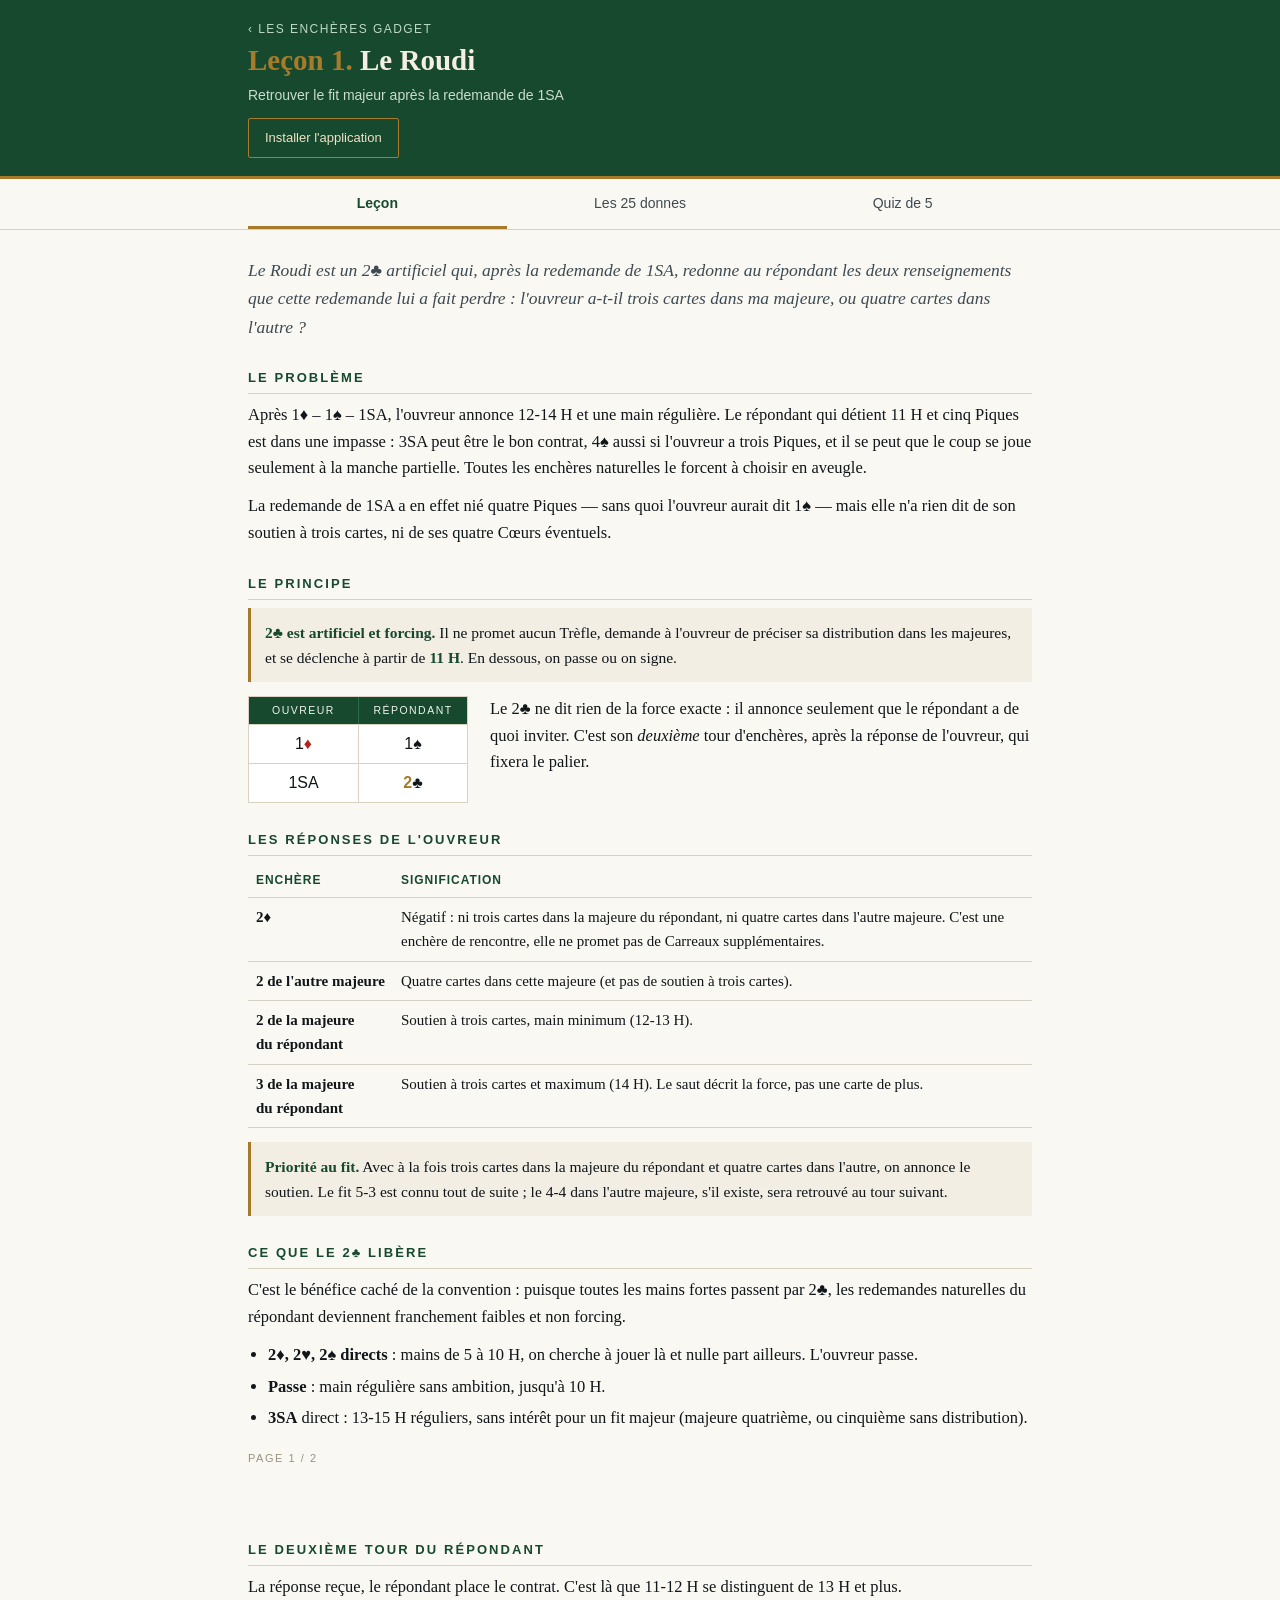
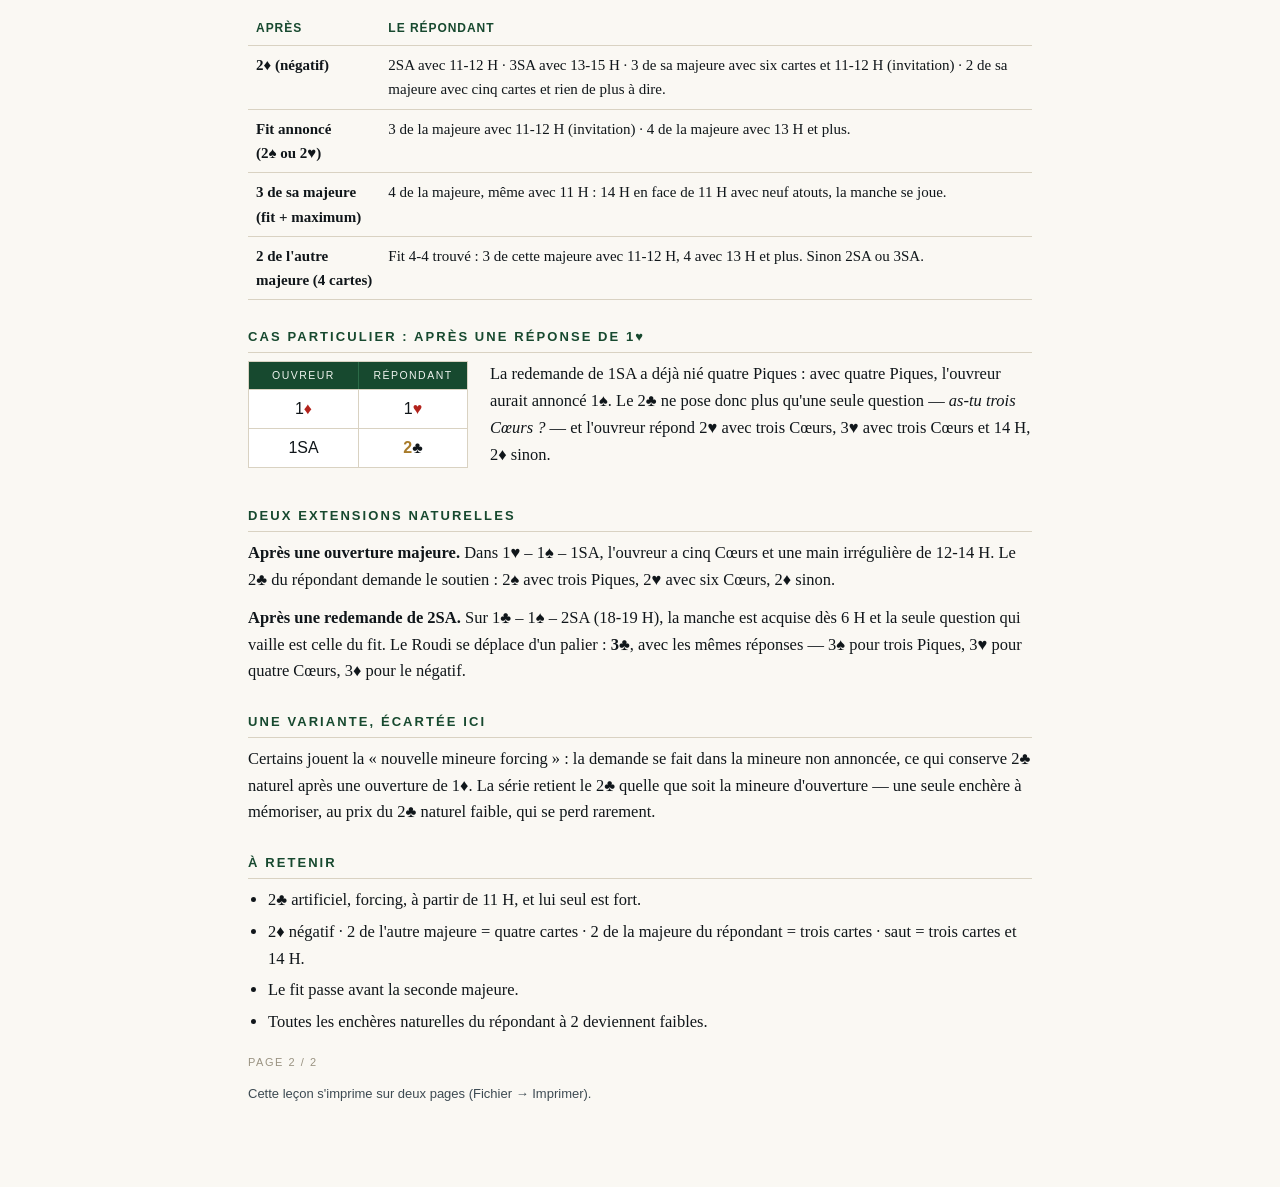
==== commit 941dbe5f: "Add files via upload" ====
--- a/lecon-01-roudi.html
+++ b/lecon-01-roudi.html
@@ -10,7 +10,331 @@
 <link rel="manifest" href="manifest.webmanifest">
 <link rel="apple-touch-icon" href="icon-180.png">
 <link rel="icon" href="icon-192.png">
-<link rel="stylesheet" href="assets/gadget.css">
+<style>
+:root{
+  --ink:#10161a;
+  --ink-soft:#3d4a52;
+  --paper:#faf8f3;
+  --paper-2:#f2eee4;
+  --baize:#17492f;
+  --baize-light:#2c6b48;
+  --brass:#a87b2a;
+  --rouge:#b3231c;
+  --rule:#d9d2c2;
+  --ok:#1d6b41;
+  --ko:#a3241d;
+}
+*{box-sizing:border-box}
+html,body{margin:0;padding:0}
+body{
+  background:var(--paper);
+  color:var(--ink);
+  font-family:-apple-system,BlinkMacSystemFont,"Segoe UI",Roboto,Helvetica,Arial,sans-serif;
+  font-size:16px;line-height:1.5;
+  -webkit-text-size-adjust:100%;
+}
+.wrap{max-width:820px;margin:0 auto;padding:0 18px 64px}
+
+/* ---------- en-tête ---------- */
+header.top{
+  background:var(--baize);
+  color:#f4efe2;
+  border-bottom:3px solid var(--brass);
+}
+header.top .wrap{padding-top:20px;padding-bottom:18px}
+.serie{
+  font-size:12px;letter-spacing:.22em;text-transform:uppercase;
+  color:#bcd8c6;margin:0 0 6px;
+}
+header.top h1{
+  font-family:Georgia,"Palatino Linotype",Palatino,serif;
+  font-weight:600;font-size:29px;line-height:1.15;margin:0;
+}
+header.top h1 .num{color:var(--brass)}
+.soustitre{margin:8px 0 0;font-size:14px;color:#c9dcd0}
+.installer{
+  appearance:none;margin-top:12px;background:none;border:1px solid var(--brass);
+  color:#f0e2c4;font:inherit;font-size:13px;padding:9px 16px;border-radius:2px;cursor:pointer;
+}
+.installer:hover{background:var(--brass);color:#12241a}
+
+/* ---------- onglets ---------- */
+nav.tabs{position:sticky;top:0;z-index:20;background:var(--paper);border-bottom:1px solid var(--rule)}
+nav.tabs .wrap{display:flex;gap:4px;padding-top:0;padding-bottom:0}
+nav.tabs label{
+  flex:1;cursor:pointer;user-select:none;text-align:center;
+  font-size:14px;color:var(--ink-soft);
+  padding:14px 6px 12px;border-bottom:3px solid transparent;
+}
+.onglet-radio{position:absolute;width:1px;height:1px;opacity:0;pointer-events:none}
+#r-lecon:checked ~ nav.tabs label[for="r-lecon"],
+#r-donnes:checked ~ nav.tabs label[for="r-donnes"],
+#r-quiz:checked ~ nav.tabs label[for="r-quiz"]{
+  color:var(--baize);font-weight:600;border-bottom-color:var(--brass);
+}
+#r-lecon:focus-visible ~ nav.tabs label[for="r-lecon"],
+#r-donnes:focus-visible ~ nav.tabs label[for="r-donnes"],
+#r-quiz:focus-visible ~ nav.tabs label[for="r-quiz"]{outline:2px solid var(--brass);outline-offset:-2px}
+
+section.panel{display:none}
+#r-lecon:checked ~ #panel-lecon,
+#r-donnes:checked ~ #panel-donnes,
+#r-quiz:checked ~ #panel-quiz{display:block}
+
+/* réponses des donnes : <details>, sans JavaScript */
+details.reveler-bloc{margin-top:2px}
+details.reveler-bloc > summary{
+  list-style:none;cursor:pointer;display:block;text-align:center;
+  border:1px solid var(--baize);color:var(--baize);
+  font-size:13.5px;padding:10px 14px;border-radius:2px;
+}
+details.reveler-bloc > summary::-webkit-details-marker{display:none}
+details.reveler-bloc[open] > summary{display:none}
+
+/* ---------- leçon ---------- */
+.lecon{font-family:Georgia,"Palatino Linotype",Palatino,serif;font-size:16.5px;line-height:1.62}
+.lecon .page{padding:26px 0 8px}
+.lecon h2{
+  font-size:13px;letter-spacing:.16em;text-transform:uppercase;
+  font-family:-apple-system,BlinkMacSystemFont,"Segoe UI",Roboto,sans-serif;
+  color:var(--baize);margin:26px 0 8px;padding-bottom:5px;border-bottom:1px solid var(--rule);
+}
+.lecon h2:first-child{margin-top:0}
+.lecon p{margin:0 0 11px}
+.lecon ul{margin:0 0 11px;padding-left:20px}
+.lecon li{margin-bottom:5px}
+.lecon .chapo{font-size:17.5px;color:var(--ink-soft);font-style:italic;margin-bottom:16px}
+.encadre{
+  background:var(--paper-2);border-left:3px solid var(--brass);
+  padding:12px 14px;margin:0 0 14px;font-size:15.5px;
+}
+.encadre strong{color:var(--baize)}
+table.reponses{border-collapse:collapse;width:100%;margin:0 0 14px;font-size:15px}
+table.reponses th,table.reponses td{border-bottom:1px solid var(--rule);padding:7px 8px;text-align:left;vertical-align:top}
+table.reponses th{
+  font-family:-apple-system,BlinkMacSystemFont,"Segoe UI",Roboto,sans-serif;
+  font-size:12px;letter-spacing:.08em;text-transform:uppercase;color:var(--baize);
+}
+table.reponses td:first-child{white-space:nowrap;font-weight:600;width:88px}
+.pied-page{
+  font-family:-apple-system,BlinkMacSystemFont,sans-serif;font-size:11px;
+  letter-spacing:.14em;text-transform:uppercase;color:#9a9382;
+}
+
+/* ---------- diagramme d'enchères (élément signature) ---------- */
+.encheres{
+  display:inline-block;border:1px solid var(--rule);background:#fff;
+  font-family:-apple-system,BlinkMacSystemFont,"Segoe UI",Roboto,sans-serif;
+  min-width:220px;
+}
+.encheres .entete{display:grid;grid-template-columns:1fr 1fr;background:var(--baize);color:#eef3ee}
+.encheres .entete span{
+  padding:5px 10px;font-size:10.5px;letter-spacing:.14em;text-transform:uppercase;text-align:center;
+}
+.encheres .entete span+span{border-left:1px solid var(--baize-light)}
+.encheres .ligne{display:grid;grid-template-columns:1fr 1fr}
+.encheres .ligne span{
+  padding:6px 10px;text-align:center;font-size:16px;border-top:1px solid var(--rule);
+}
+.encheres .ligne span+span{border-left:1px solid var(--rule)}
+.encheres .attente{color:var(--brass);font-weight:700}
+.r{color:var(--rouge)}
+.n{color:var(--ink)}
+
+/* ---------- main ---------- */
+.main{
+  font-family:"SF Mono",Menlo,Consolas,monospace;font-size:16px;line-height:1.85;
+  background:#fff;border:1px solid var(--rule);padding:10px 14px;display:inline-block;min-width:190px;
+}
+.main div{white-space:nowrap}
+.main .sym{display:inline-block;width:1.2em}
+
+/* ---------- donnes ---------- */
+.donne{
+  background:#fff;border:1px solid var(--rule);border-radius:2px;
+  padding:16px;margin:0 0 14px;
+}
+.donne .num{
+  font-size:11px;letter-spacing:.16em;text-transform:uppercase;color:var(--brass);
+  font-weight:700;margin-bottom:10px;
+}
+.donne .num .role{color:var(--ink-soft);font-weight:400;letter-spacing:.06em}
+.duo{display:flex;gap:22px;flex-wrap:wrap;align-items:flex-start}
+.question{margin:12px 0 10px;font-size:15px;color:var(--ink-soft)}
+.reponse-bloc{border-top:1px solid var(--rule);padding-top:11px;margin-top:11px}
+.verdict{font-weight:700;font-size:17px;margin-bottom:6px}
+.verdict.bon{color:var(--ok)}
+.verdict.mauvais{color:var(--ko)}
+.commentaire{font-size:14.5px;color:var(--ink-soft);line-height:1.55}
+.commentaire em{color:var(--baize);font-style:normal;font-weight:600}
+.alt{
+  margin-top:8px;font-size:13.5px;color:var(--brass);
+  border-left:2px solid var(--brass);padding-left:9px;
+}
+button.reveler{
+  appearance:none;border:1px solid var(--baize);background:none;color:var(--baize);
+  font:inherit;font-size:13.5px;padding:7px 14px;border-radius:2px;cursor:pointer;
+}
+button.reveler:hover{background:var(--baize);color:#fff}
+
+/* ---------- boutons de réponse ---------- */
+.choix{display:flex;flex-wrap:wrap;gap:8px;margin-top:12px}
+.choix button{
+  appearance:none;border:1px solid var(--rule);background:#fff;color:var(--ink);
+  font:inherit;font-size:17px;min-width:74px;padding:10px 14px;border-radius:2px;cursor:pointer;
+}
+.choix button:hover:not(:disabled){border-color:var(--baize);background:var(--paper-2)}
+.choix button:disabled{cursor:default;opacity:.55}
+.choix button.juste{background:#e7f1ea;border-color:var(--ok);color:var(--ok);opacity:1;font-weight:700}
+.choix button.faux{background:#f7e7e6;border-color:var(--ko);color:var(--ko);opacity:1;font-weight:700}
+
+/* ---------- quiz ---------- */
+.barre{
+  display:flex;align-items:center;gap:12px;margin:22px 0 18px;
+  font-size:13px;color:var(--ink-soft);
+}
+.jauge{flex:1;height:5px;background:var(--paper-2);border-radius:3px;overflow:hidden}
+.jauge i{display:block;height:100%;background:var(--brass);width:0;transition:width .3s}
+.bilan{background:#fff;border:1px solid var(--rule);padding:22px;text-align:center}
+.bilan .score{
+  font-family:Georgia,serif;font-size:44px;color:var(--baize);line-height:1;margin-bottom:6px;
+}
+.bilan .score small{font-size:20px;color:var(--ink-soft)}
+.bilan p{color:var(--ink-soft);font-size:14.5px;margin:6px 0 16px}
+button.primaire{
+  appearance:none;border:0;background:var(--baize);color:#fff;font:inherit;font-size:15px;
+  padding:12px 26px;border-radius:2px;cursor:pointer;
+}
+button.primaire:hover{background:var(--baize-light)}
+.stats{margin-top:22px;font-size:13px;color:var(--ink-soft);text-align:center}
+.intro-quiz{margin:22px 0;font-size:15px;color:var(--ink-soft)}
+.alerte{background:#f7e7e6;border-left:3px solid var(--ko);padding:10px 12px;margin:18px 0;font-size:13px}
+
+/* ---------- historique des notes ---------- */
+.historique{margin-top:26px;border-top:1px solid var(--rule);padding-top:16px}
+.historique h3{
+  font-size:11.5px;letter-spacing:.16em;text-transform:uppercase;color:var(--baize);
+  margin:0 0 4px;font-weight:600;
+}
+.historique .resume{font-size:13px;color:var(--ink-soft);margin:0 0 14px}
+.courbe{
+  display:flex;align-items:flex-end;gap:6px;height:118px;
+  overflow-x:auto;padding-bottom:4px;-webkit-overflow-scrolling:touch;
+}
+.courbe .col{
+  flex:0 0 34px;display:flex;flex-direction:column;align-items:center;gap:4px;height:100%;
+  justify-content:flex-end;
+}
+.courbe .val{font-size:11px;color:var(--ink-soft);font-variant-numeric:tabular-nums}
+.courbe .bar{
+  width:100%;background:var(--brass);border-radius:2px 2px 0 0;min-height:3px;
+  transition:height .35s ease;
+}
+.courbe .bar.haut{background:var(--ok)}
+.courbe .bar.bas{background:var(--ko)}
+.courbe .rang{font-size:10px;color:#9a9382;font-variant-numeric:tabular-nums}
+.courbe .col.derniere .val{color:var(--baize);font-weight:700}
+.effacer{
+  appearance:none;background:none;border:0;font:inherit;font-size:12px;
+  color:var(--ink-soft);text-decoration:underline;cursor:pointer;padding:8px 0 0;
+}
+
+@media (max-width:560px){
+  header.top h1{font-size:22px}
+  header.top .wrap{padding-top:16px;padding-bottom:14px}
+  .soustitre{font-size:13px}
+  .wrap{padding-left:14px;padding-right:14px;padding-bottom:48px}
+  .lecon{font-size:16px;line-height:1.58}
+  nav.tabs button{font-size:13px;padding:14px 4px 12px}
+  /* diagramme et main côte à côte, chacun sur une moitié d'écran */
+  .duo{gap:10px}
+  .encheres{flex:1 1 0;min-width:0}
+  .encheres .entete span{padding:4px 4px;font-size:9.5px;letter-spacing:.08em}
+  .encheres .ligne span{padding:6px 4px;font-size:15px}
+  .main{flex:1 1 0;min-width:0;font-size:15px;padding:8px 10px;line-height:1.75}
+  .donne{padding:14px 13px}
+  table.reponses{font-size:14px}
+  table.reponses th,table.reponses td{padding:6px 5px}
+  table.reponses td:first-child{width:74px}
+  /* boutons de réponse : deux par ligne, cible tactile confortable */
+  .choix{gap:7px}
+  .choix button{flex:1 1 calc(50% - 4px);min-width:0;padding:14px 8px;font-size:18px}
+  button.primaire{width:100%;padding:14px 20px}
+  button.reveler{width:100%;padding:12px 14px}
+  .bilan{padding:18px 14px}
+  .bilan .score{font-size:38px}
+  .courbe .col{flex:0 0 30px}
+}
+@media (max-width:360px){
+  .encheres .ligne span{font-size:14px}
+  .main{font-size:14px}
+}
+@media (hover:none){
+  .choix button:hover:not(:disabled){background:#fff;border-color:var(--rule)}
+  button.reveler:hover{background:none;color:var(--baize)}
+}
+html{-webkit-tap-highlight-color:rgba(23,73,47,.12)}
+
+/* ---------- impression : la leçon sur deux pages ---------- */
+@media print{
+  nav.tabs,header.top,.no-print{display:none !important}
+  body{background:#fff;font-size:10.5pt}
+  .wrap{max-width:none;padding:0}
+  section.panel{display:none !important}
+  section#panel-lecon{display:block !important}
+  .lecon{font-size:10.5pt;line-height:1.42}
+  .lecon h2{margin:12pt 0 5pt;font-size:9pt}
+  .lecon .page{padding:0}
+  .lecon .page + .page{break-before:page;page-break-before:always}
+  .encadre,.donne,.encheres,table.reponses{break-inside:avoid;page-break-inside:avoid}
+  .titre-impression{display:block !important}
+}
+.titre-impression{display:none;font-family:Georgia,serif;font-size:16pt;margin:0 0 4pt}
+.sous-impression{display:none}
+@media print{.sous-impression{display:block;font-size:9pt;color:#555;margin:0 0 10pt}}
+
+/* ---------- page d'accueil ---------- */
+body.accueil header.top h1 .num{color:var(--brass)}
+.retour{color:#bcd8c6;text-decoration:none;letter-spacing:.12em}
+.retour:hover{color:#fff}
+.sommaire{margin:28px 0 0}
+.sommaire h2{
+  font-size:12px;letter-spacing:.16em;text-transform:uppercase;color:var(--baize);
+  margin:0 0 12px;padding-bottom:6px;border-bottom:1px solid var(--rule);
+}
+.carte-lecon{
+  display:block;background:#fff;border:1px solid var(--rule);border-left:3px solid var(--brass);
+  padding:15px 16px;margin:0 0 12px;text-decoration:none;color:var(--ink);
+}
+.carte-lecon:hover{border-left-color:var(--baize);background:#fffef9}
+.carte-lecon .numero{
+  display:block;font-size:11px;letter-spacing:.16em;text-transform:uppercase;
+  color:var(--brass);font-weight:700;margin-bottom:5px;
+}
+.carte-lecon .titre-lecon{
+  display:block;font-family:Georgia,"Palatino Linotype",serif;font-size:20px;
+  color:var(--baize);margin-bottom:5px;line-height:1.2;
+}
+.carte-lecon .resume-lecon{display:block;font-size:14px;color:var(--ink-soft);line-height:1.5}
+.carte-lecon .note-lecon{
+  display:block;margin-top:9px;font-size:12.5px;color:var(--brass);
+  border-top:1px solid var(--paper-2);padding-top:8px;
+}
+.carte-lecon.future{
+  border-left-color:var(--rule);background:var(--paper-2);opacity:.75;cursor:default;
+}
+.carte-lecon.future .numero{color:#9a9382}
+.carte-lecon.future .titre-lecon{font-size:17px;color:var(--ink-soft)}
+.mention{font-size:12.5px;color:#9a9382;margin:26px 0 0;line-height:1.5}
+
+/* ---------- aide à l'installation ---------- */
+.aide-install{
+  margin-top:10px;background:rgba(0,0,0,.18);border-left:3px solid var(--brass);
+  padding:10px 12px;font-size:13px;line-height:1.55;color:#e6efe8;
+}
+.aide-install strong{color:var(--brass)}
+
+</style>
 </head>
 <body>
 
@@ -23,7 +347,11 @@
     <p class="serie"><a class="retour" href="index.html">‹ Les enchères gadget</a></p>
     <h1><span class="num">Leçon 1.</span> Le Roudi</h1>
     <p class="soustitre">Retrouver le fit majeur après la redemande de 1SA</p>
-    <button id="installer" class="installer" hidden onclick="installer()">Installer l'application</button>
+    <button id="installer" class="installer" onclick="installer()">Installer l'application</button>
+    <div id="aide-install" class="aide-install" hidden>
+      <strong>Android</strong> — menu ⋮ de Chrome, puis « Ajouter à l'écran d'accueil ».<br>
+      <strong>iPhone</strong> — bouton Partager de Safari, puis « Sur l'écran d'accueil ».
+    </div>
   </div>
 </header>
 
@@ -414,6 +742,342 @@
   banque: [{"id":"cbs-01","role":"Répondant","seq":["1♦","1♠","1SA","?"],"main":{"p":"A D 9 6 4","c":"R 8 3","k":"7 2","t":"D 10 5"},"h":11,"question":"Vous avez 11 H et cinq Piques. Que dites-vous ?","rep":"2♣","options":["2♣","2♠","2SA","3SA"],"com":"Pile le cas de la convention. <em>2♣</em> demande les trois Piques ou les quatre Cœurs ; le palier sera fixé au tour suivant. 2SA immédiat renoncerait au fit 5-3, 2♠ enterrerait une main invitante."},{"id":"cbs-02","role":"Répondant","seq":["1♦","1♠","1SA","?"],"main":{"p":"R V 8 7 5","c":"9 6 4 2","k":"8","t":"10 7 3"},"h":4,"question":"Quatre points, cinq Piques, un singleton Carreau. Que dites-vous ?","rep":"2♠","options":["Passe","2♣","2♠","2♥"],"com":"<em>2♠</em>, naturel et faible : c'est exactement ce que la convention libère. Avec un singleton dans la couleur d'ouverture, 1SA se jouerait mal. L'ouvreur passe."},{"id":"cbs-03","role":"Répondant","seq":["1♦","1♠","1SA","?"],"main":{"p":"A D 8 6 3","c":"R V 5","k":"A 9 4","t":"7 2"},"h":14,"question":"14 H et cinq Piques en face de 12-14 H. Que dites-vous ?","rep":"2♣","options":["2♣","3SA","4♠","3♠"],"com":"La manche est acquise, mais laquelle ? <em>2♣</em> d'abord : avec trois Piques en face, 4♠ vaut mieux que 3SA. Vous direz 3SA au tour suivant si la réponse est 2♦."},{"id":"cbs-04","role":"Répondant","seq":["1♦","1♠","1SA","?"],"main":{"p":"R V 9 7 2","c":"A 10 8 5","k":"R 6","t":"8 4"},"h":11,"question":"Cinq Piques, quatre Cœurs, 11 H. Que dites-vous ?","rep":"2♣","options":["2♣","2♥","2SA","3SA"],"com":"<em>2♣</em> interroge sur les deux majeures à la fois : trois Piques ou quatre Cœurs, l'une des deux réponses vous donne un fit. 2♥ ici serait faible et non forcing."},{"id":"cbs-05","role":"Ouvreur","seq":["1♦","1♠","1SA","2♣","?"],"main":{"p":"R 8 5","c":"A V 4","k":"A D 9 7 3","t":"8 2"},"h":14,"question":"Votre partenaire demande. Que répondez-vous ?","rep":"3♠","options":["2♠","3♠","2♦","2SA"],"com":"Trois Piques et 14 H : le saut à <em>3♠</em> dit les deux d'un coup. Le partenaire ayant au moins 11 H, il conclura à 4♠ sans autre question. 2♠ sous-évaluerait la main."},{"id":"cbs-06","role":"Ouvreur","seq":["1♦","1♠","1SA","2♣","?"],"main":{"p":"7 4","c":"R D 8 5","k":"A V 9 6 3","t":"R 2"},"h":13,"question":"Que répondez-vous à la demande ?","rep":"2♥","options":["2♥","2♦","2SA","3♥"],"com":"Deux Piques seulement, mais quatre Cœurs : <em>2♥</em>. Si le partenaire a quatre Cœurs à côté de ses cinq Piques, le fit 4-4 est trouvé ; sinon il rectifie à SA."},{"id":"cbs-07","role":"Ouvreur","seq":["1♦","1♠","1SA","2♣","?"],"main":{"p":"D 8 3","c":"R 9 5","k":"A D 10 6 4","t":"V 7"},"h":12,"question":"Que répondez-vous à la demande ?","rep":"2♠","options":["2♠","3♠","2♦","2SA"],"com":"Trois Piques et un minimum strict : <em>2♠</em>, sans saut. Le partenaire invitera à 3♠ avec 11-12 H et conclura à 4♠ avec 13 H et plus."},{"id":"cbs-08","role":"Ouvreur","seq":["1♦","1♠","1SA","2♣","?"],"main":{"p":"D 6 5","c":"A V 8 3","k":"A D 9 7 2","t":"4"},"h":13,"question":"Trois Piques et quatre Cœurs à la fois. Que répondez-vous ?","rep":"2♠","options":["2♠","2♥","2♦","3♠"],"com":"<em>2♠</em> : la priorité va au fit. Le 5-3 est certain, le 4-4 seulement possible. Le partenaire pourra encore nommer ses Cœurs au tour suivant s'il les a.","alt":"2♥ n'est pas absurde et se joue dans certaines écoles, mais la convention retenue ici tranche en faveur du soutien."},{"id":"cbs-09","role":"Ouvreur","seq":["1♦","1♠","1SA","2♣","?"],"main":{"p":"8 2","c":"D 7 5","k":"A R V 9 6","t":"A 10 3"},"h":14,"question":"Que répondez-vous à la demande ?","rep":"2♦","options":["2♦","2SA","3♦","3SA"],"com":"Ni trois Piques ni quatre Cœurs : <em>2♦</em>, la réponse négative. Elle ne promet pas de Carreaux de plus que l'ouverture. Vos 14 H parleront ensuite, sur l'invitation à 2SA."},{"id":"cbs-10","role":"Répondant","seq":["1♦","1♠","1SA","2♣","2♦","?"],"main":{"p":"A D 9 6 4","c":"R 8 3","k":"7 2","t":"D 10 5"},"h":11,"question":"La réponse est négative. Que dites-vous ?","rep":"2SA","options":["2SA","3SA","2♠","Passe"],"com":"Pas de fit : on revient à SA au palier que la force autorise. 11 H en face de 12-14 H, c'est l'invitation — <em>2SA</em>. L'ouvreur passe avec 12-13 H, conclut à 3SA avec 14 H."},{"id":"cbs-11","role":"Répondant","seq":["1♦","1♠","1SA","2♣","2♦","?"],"main":{"p":"A D 8 6 3","c":"R V 5","k":"A 9 4","t":"7 2"},"h":14,"question":"La réponse est négative. Que dites-vous ?","rep":"3SA","options":["3SA","2SA","4♠","3♠"],"com":"Pas de fit Pique, pas de fit Cœur, mais 26 H au moins à deux : <em>3SA</em>. Les cinq Piques ne mènent nulle part quand l'ouvreur en a deux."},{"id":"cbs-12","role":"Répondant","seq":["1♦","1♠","1SA","2♣","2♠","?"],"main":{"p":"R V 10 7 3","c":"A 9 4","k":"D V 2","t":"6 5"},"h":11,"question":"L'ouvreur montre trois Piques et un minimum. Que dites-vous ?","rep":"3♠","options":["3♠","4♠","2SA","Passe"],"com":"Fit huitième trouvé, mais l'ouvreur s'est limité à 12-13 H. Avec 11 H, on invite : <em>3♠</em>. Il passera avec 12 H, conclura avec 13 H bien placés."},{"id":"cbs-13","role":"Répondant","seq":["1♦","1♠","1SA","2♣","3♠","?"],"main":{"p":"A 10 8 6 2","c":"R 7 3","k":"D 9 5","t":"R 4"},"h":12,"question":"L'ouvreur saute à 3♠. Que dites-vous ?","rep":"4♠","options":["4♠","Passe","3SA","4♣"],"com":"Le saut annonçait le fit <em>et</em> 14 H. 12 H en face, huit atouts au moins : <em>4♠</em>. C'est tout l'intérêt du saut, il évite une invitation de plus."},{"id":"cbs-14","role":"Répondant","seq":["1♦","1♠","1SA","2♣","2♥","?"],"main":{"p":"A D 6 5 3","c":"R 9 8 2","k":"D 4","t":"9 6"},"h":11,"question":"L'ouvreur montre quatre Cœurs. Que dites-vous ?","rep":"3♥","options":["3♥","4♥","2SA","3SA"],"com":"Le fit 4-4 est trouvé, il vaut mieux que 3SA avec deux doubletons. Avec 11 H seulement, on invite : <em>3♥</em>."},{"id":"cbs-15","role":"Répondant","seq":["1♦","1♥","1SA","?"],"main":{"p":"D V 4","c":"A R 8 6 2","k":"D 5","t":"10 7 3"},"h":12,"question":"Cinq Cœurs, 12 H. Que dites-vous ?","rep":"2♣","options":["2♣","2SA","3SA","2♥"],"com":"<em>2♣</em>, mais avec une seule question : la redemande de 1SA a déjà nié quatre Piques, donc vous demandez uniquement le troisième Cœur. Réponse 2♥ ou 3♥ s'il l'a, 2♦ sinon."},{"id":"cbs-16","role":"Ouvreur","seq":["1♦","1♥","1SA","2♣","?"],"main":{"p":"R D 5","c":"V 7 4","k":"A D 10 8 3","t":"9 2"},"h":12,"question":"Que répondez-vous à la demande ?","rep":"2♥","options":["2♥","2♦","2♠","2SA"],"com":"Trois Cœurs et un minimum : <em>2♥</em>. Vos beaux Piques ne servent à rien ici — vous en avez trois, pas quatre, et de toute façon vous les avez déjà niés en disant 1SA."},{"id":"cbs-17","role":"Ouvreur","seq":["1♦","1♥","1SA","2♣","?"],"main":{"p":"A D 8","c":"9 5","k":"R V 10 6 4","t":"R 7 3"},"h":13,"question":"Que répondez-vous à la demande ?","rep":"2♦","options":["2♦","2SA","2♠","3♦"],"com":"Deux Cœurs : <em>2♦</em>, négatif. Le partenaire choisira entre 2SA et 3SA, ou reviendra à ses Cœurs avec une sixième."},{"id":"cbs-18","role":"Répondant","seq":["1♥","1♠","1SA","?"],"main":{"p":"A D 9 6 3","c":"8 4","k":"R V 7","t":"D 5 2"},"h":12,"question":"L'ouverture est majeure. Que dites-vous ?","rep":"2♣","options":["2♣","2SA","3SA","2♠"],"com":"L'extension de la convention : <em>2♣</em> demande le soutien à trois Piques. L'ouvreur répond 2♠ avec trois Piques, 2♥ avec six Cœurs, 2♦ sinon."},{"id":"cbs-19","role":"Répondant","seq":["1♣","1♠","2SA","?"],"main":{"p":"R 10 8 6 2","c":"D 9 4","k":"8 5 3","t":"V 7"},"h":6,"question":"L'ouvreur redemande 2SA (18-19 H). Que dites-vous ?","rep":"3♣","options":["3♣","3SA","4♠","3♠"],"com":"La manche est acquise, reste à choisir laquelle : le Roudi se déplace d'un palier, <em>3♣</em>. Avec trois Piques en face, 4♠ vaudra mieux que 3SA avec cette main pauvre en points."},{"id":"cbs-20","role":"Ouvreur","seq":["1♣","1♠","2SA","3♣","?"],"main":{"p":"A D 5","c":"R V 4","k":"A D 9","t":"R 10 8 3"},"h":19,"question":"Que répondez-vous à la demande ?","rep":"3♠","options":["3♠","3SA","3♥","4♠"],"com":"<em>3♠</em> : trois Piques. Les réponses sont les mêmes qu'au palier de 2, décalées d'un cran. Le partenaire posera 4♠."},{"id":"cbs-21","role":"Répondant","seq":["1♦","1♠","1SA","?"],"main":{"p":"A D 10 8 6 4","c":"R 9 3","k":"R 2","t":"8 5"},"h":12,"question":"Six Piques, 12 H. Que dites-vous ?","rep":"2♣","options":["2♣","3♠","4♠","2SA"],"com":"<em>2♣</em> d'abord : avec trois Piques en face vous avez neuf atouts et la manche devient jouable, sans quoi vous vous arrêterez à 3♠. Le détour ne coûte rien.","alt":"3♠ immédiat, invitation avec six cartes, reste jouable et se pratique couramment ; il renseigne simplement moins bien."},{"id":"cbs-22","role":"Répondant","seq":["1♦","1♠","1SA","?"],"main":{"p":"R V 9 5 3","c":"A 8 4","k":"D 6 2","t":"9 7"},"h":10,"question":"Dix points, cinq Piques. Que dites-vous ?","rep":"Passe","options":["Passe","2♣","2♠","2SA"],"com":"<em>Passe</em>. Le seuil de la convention est à 11 H, et il est là pour être tenu : 10 H en face de 12-14 H font au mieux 24 H, sous la manche. La main est régulière, 1SA se joue très bien."},{"id":"cbs-23","role":"Répondant","seq":["1♦","1♠","1SA","?"],"main":{"p":"V 10 8 7 4","c":"R D 9 6 2","k":"5","t":"8 3"},"h":6,"question":"Cinq-cinq en majeures, six points. Que dites-vous ?","rep":"2♥","options":["2♥","2♣","2♠","Passe"],"com":"<em>2♥</em>, naturel, faible, non forcing : le partenaire choisira entre 2♥ et 2♠. Cette enchère n'existerait pas sans le Roudi, qui a récupéré toutes les mains fortes."},{"id":"cbs-24","role":"Répondant","seq":["1♦","1♠","1SA","2♣","2♦","?"],"main":{"p":"A D 10 8 6 4","c":"R 9 3","k":"R 2","t":"8 5"},"h":12,"question":"La réponse est négative. Que dites-vous ?","rep":"3♠","options":["3♠","2♠","4♠","2SA"],"com":"Deux Piques en face, mais vous en avez six : <em>3♠</em>, invitation. L'ouvreur conclura à 4♠ avec 14 H et un honneur troisième, passera sinon."},{"id":"cbs-25","role":"Répondant","seq":["1♦","1♠","1SA","2♣","2♥","?"],"main":{"p":"A D 9 7 3","c":"R V 8 5","k":"A 4","t":"9 2"},"h":14,"question":"L'ouvreur montre quatre Cœurs. Que dites-vous ?","rep":"4♥","options":["4♥","3♥","3SA","4♠"],"com":"Fit 4-4 et 14 H : <em>4♥</em> directement. Avec deux doubletons de part et d'autre, la manche à la couleur est plus sûre que 3SA."}]
 };
 </script>
-<script src="assets/gadget.js"></script>
+<script>
+/* Enchères gadget — moteur commun à toutes les leçons.
+   La page de leçon définit window.LECON = {id, titre, banque} avant d'appeler ce fichier. */
+/* =========================================================
+   Persistance : window.storage si disponible, sinon localStorage
+   ========================================================= */
+const LECON = window.LECON || {id:"lecon", titre:"", banque:[]};
+const PREFIX = "gadget:" + LECON.id + ":";
+// une lecture qui ne répond pas ne doit jamais retarder l'affichage
+function delai(promesse, ms){
+  return Promise.race([
+    promesse,
+    new Promise(r => setTimeout(() => r(null), ms))
+  ]);
+}
+const store = {
+  async get(cle){
+    try{
+      if(window.storage && window.storage.get){
+        const r = await delai(window.storage.get(PREFIX+cle), 1500);
+        return r ? JSON.parse(r.value) : null;
+      }
+      const v = localStorage.getItem(PREFIX+cle);
+      return v ? JSON.parse(v) : null;
+    }catch(e){ return null; }
+  },
+  async set(cle, val){
+    try{
+      if(window.storage && window.storage.set){
+        await delai(window.storage.set(PREFIX+cle, JSON.stringify(val)), 1500);
+        return;
+      }
+      localStorage.setItem(PREFIX+cle, JSON.stringify(val));
+    }catch(e){ /* sans persistance, le quiz fonctionne quand même */ }
+  }
+};
+
+/* =========================================================
+   Banque : 25 donnes
+   p = Pique, c = Cœur, k = Carreau, t = Trèfle
+   seq commence toujours par l'ouvreur
+   ========================================================= */
+const BANQUE = LECON.banque || [];
+
+/* =========================================================
+   Rendu
+   ========================================================= */
+const COULEUR = {"♠":"n","♥":"r","♦":"r","♣":"n"};
+function colorise(txt){
+  return String(txt).replace(/[♠♥♦♣]/g, s => '<b class="'+COULEUR[s]+'">'+s+'</b>');
+}
+function htmlEncheres(seq){
+  let lignes = "", i = 0;
+  while(i < seq.length){
+    const g = seq[i] !== undefined ? seq[i] : "";
+    const d = seq[i+1] !== undefined ? seq[i+1] : "";
+    lignes += '<div class="ligne">'
+      + '<span'+(g==="?"?' class="attente"':'')+'>'+colorise(g)+'</span>'
+      + '<span'+(d==="?"?' class="attente"':'')+'>'+colorise(d)+'</span></div>';
+    i += 2;
+  }
+  return '<div class="encheres"><div class="entete"><span>Ouvreur</span><span>Répondant</span></div>'+lignes+'</div>';
+}
+function htmlMain(m){
+  return '<div class="main">'
+    + '<div><span class="sym n">♠</span>'+m.p+'</div>'
+    + '<div><span class="sym r">♥</span>'+m.c+'</div>'
+    + '<div><span class="sym r">♦</span>'+m.k+'</div>'
+    + '<div><span class="sym n">♣</span>'+m.t+'</div>'
+    + '</div>';
+}
+
+/* =========================================================
+   Quiz de 5
+   ========================================================= */
+let quiz = null;
+let historique = {};   // id -> {vus, rates}
+let cumul = {series:0, questions:0, justes:0};
+let notes = [];        // notes des séries successives : [{n, date}]
+
+function melange(t){
+  const a = t.slice();
+  for(let i=a.length-1;i>0;i--){ const j=Math.floor(Math.random()*(i+1)); [a[i],a[j]]=[a[j],a[i]]; }
+  return a;
+}
+function tirer5(){
+  // pondération douce : une donne déjà ratée revient plus souvent
+  const poids = BANQUE.map(d => {
+    const h = historique[d.id];
+    return 1 + (h && h.rates ? Math.min(h.rates,3)*1.5 : 0);
+  });
+  const choisies = [], dispo = BANQUE.map((d,i)=>i);
+  while(choisies.length < 5 && dispo.length){
+    const total = dispo.reduce((s,i)=>s+poids[i],0);
+    let r = Math.random()*total, k = 0;
+    while(k < dispo.length-1 && r > poids[dispo[k]]){ r -= poids[dispo[k]]; k++; }
+    choisies.push(BANQUE[dispo[k]]);
+    dispo.splice(k,1);
+  }
+  return choisies;
+}
+function nouvelleSerie(){
+  quiz = {donnes: tirer5(), index:0, justes:0, repondu:false};
+  rendreQuiz();
+}
+function rendreQuiz(){
+  const z = document.getElementById("zone-quiz");
+  if(!quiz){
+    z.innerHTML = '<p class="intro-quiz">Cinq donnes tirées au hasard parmi les vingt-cinq de la leçon. '
+      + 'Une donne manquée a plus de chances de revenir dans les séries suivantes, '
+      + 'et la note de chaque série est conservée ci-dessous.</p>'
+      + '<button class="primaire" onclick="nouvelleSerie()">Commencer une série</button>'
+      + '<div class="stats" id="stats"></div>';
+    majStats();
+    return;
+  }
+  if(quiz.index >= quiz.donnes.length){
+    z.innerHTML = '<div class="bilan"><div class="score">'+quiz.justes+'<small> / 5</small></div>'
+      + '<p>'+commentaireScore(quiz.justes)+'</p>'
+      + '<button class="primaire" onclick="nouvelleSerie()">Nouvelle série</button></div>'
+      + '<div class="stats" id="stats"></div>';
+    majStats();
+    return;
+  }
+  const d = quiz.donnes[quiz.index];
+  const opts = melange(d.options);
+  z.innerHTML = '<div class="barre"><span>Donne '+(quiz.index+1)+' / 5</span>'
+    + '<span class="jauge"><i style="width:'+(quiz.index/5*100)+'%"></i></span>'
+    + '<span>'+quiz.justes+' juste'+(quiz.justes>1?'s':'')+'</span></div>'
+    + '<article class="donne">'
+    + '<div class="num">Vous êtes '+(d.role==="Ouvreur"?"l'ouvreur":"le répondant")+' <span class="role">· '+d.h+' H</span></div>'
+    + '<div class="duo">'+htmlEncheres(d.seq)+htmlMain(d.main)+'</div>'
+    + '<p class="question">'+d.question+'</p>'
+    + '<div class="choix" id="choix">'
+    +   opts.map(o => '<button onclick="repondre(this,\''+o.replace(/'/g,"\\'")+'\')">'+colorise(o)+'</button>').join("")
+    + '</div>'
+    + '<div class="reponse-bloc" id="verdict" hidden></div>'
+    + '</article>';
+}
+function repondre(bouton, choix){
+  if(quiz.repondu) return;
+  quiz.repondu = true;
+  const d = quiz.donnes[quiz.index];
+  const juste = (choix === d.rep);
+  document.querySelectorAll("#choix button").forEach(b => {
+    b.disabled = true;
+    if(b.textContent === d.rep) b.classList.add("juste");
+  });
+  if(!juste) bouton.classList.add("faux");
+  if(juste) quiz.justes++;
+
+  const h = historique[d.id] || {vus:0, rates:0};
+  h.vus++; if(!juste) h.rates++;
+  historique[d.id] = h;
+  cumul.questions++; if(juste) cumul.justes++;
+  sauver();
+
+  const v = document.getElementById("verdict");
+  v.hidden = false;
+  v.innerHTML = '<div class="verdict '+(juste?'bon':'mauvais')+'">'
+    + (juste ? 'Juste — ' : 'Raté — la réponse était ') + colorise(d.rep) + '</div>'
+    + '<div class="commentaire">'+colorise(d.com)+'</div>'
+    + (d.alt ? '<div class="alt">Autre lecture — '+colorise(d.alt)+'</div>' : '')
+    + '<p style="margin:14px 0 0"><button class="primaire" onclick="suivante()">'
+    + (quiz.index === 4 ? 'Voir le bilan' : 'Donne suivante') + '</button></p>';
+}
+function suivante(){
+  quiz.index++; quiz.repondu = false;
+  if(quiz.index >= 5){
+    cumul.series++;
+    notes.push({n: quiz.justes, date: Date.now()});
+    if(notes.length > 60) notes = notes.slice(-60);
+    sauver();
+  }
+  rendreQuiz();
+  window.scrollTo({top:0, behavior:"smooth"});
+}
+function commentaireScore(n){
+  if(n === 5) return "Série parfaite. Les réponses de l'ouvreur et le choix du palier sont en place.";
+  if(n === 4) return "Une seule erreur — relisez le commentaire de la donne manquée, elle reviendra.";
+  if(n === 3) return "La convention est comprise, les suites méritent un tour de plus.";
+  if(n === 2) return "Reprenez le tableau des réponses de l'ouvreur, page 1 de la leçon.";
+  return "Relisez la leçon avant la prochaine série : le seuil de 11 H et les quatre réponses de l'ouvreur.";
+}
+function majStats(){
+  const s = document.getElementById("stats");
+  if(!s) return;
+  if(!notes.length && !cumul.questions){
+    s.innerHTML = '<p style="color:#9a9382">Les notes de vos séries s\'afficheront ici.</p>';
+    return;
+  }
+  let html = "";
+  if(cumul.questions){
+    const pct = Math.round(cumul.justes / cumul.questions * 100);
+    html += '<p style="margin:0">' + cumul.justes + ' réponses justes sur ' + cumul.questions
+          + ' (' + pct + ' %)</p>';
+  }
+  if(notes.length) html += htmlHistorique();
+  s.innerHTML = html;
+}
+function htmlHistorique(){
+  const vues = notes.slice(-24);
+  const total = notes.reduce((a,b) => a + b.n, 0);
+  const moy = (total / notes.length).toFixed(1).replace(".", ",");
+  const best = notes.reduce((a,b) => Math.max(a, b.n), 0);
+  const debut = notes.length - vues.length;
+  const colonnes = vues.map((s,i) => {
+    const cls = s.n >= 4 ? "haut" : (s.n <= 2 ? "bas" : "");
+    const h = 12 + s.n / 5 * 62;
+    const derniere = (i === vues.length - 1) ? " derniere" : "";
+    return '<div class="col'+derniere+'" title="'+dateCourte(s.date)+'">'
+         + '<span class="val">'+s.n+'</span>'
+         + '<span class="bar '+cls+'" style="height:'+h+'px"></span>'
+         + '<span class="rang">'+(debut + i + 1)+'</span></div>';
+  }).join("");
+  return '<div class="historique">'
+    + '<h3>Notes des séries</h3>'
+    + '<p class="resume">' + notes.length + ' série' + (notes.length>1?'s':'')
+    + ' · moyenne ' + moy + ' / 5 · meilleure ' + best + ' / 5'
+    + ' · dernière ' + notes[notes.length-1].n + ' / 5 le ' + dateCourte(notes[notes.length-1].date) + '</p>'
+    + '<div class="courbe">' + colonnes + '</div>'
+    + '<button class="effacer" onclick="effacerNotes()">Effacer les notes</button>'
+    + '</div>';
+}
+function dateCourte(ts){
+  try{
+    return new Date(ts).toLocaleDateString("fr-FR", {day:"2-digit", month:"2-digit"});
+  }catch(e){ return ""; }
+}
+function effacerNotes(){
+  if(!confirm("Effacer les notes de toutes les séries ?")) return;
+  notes = [];
+  cumul = {series:0, questions:0, justes:0};
+  historique = {};
+  sauver();
+  majStats();
+}
+async function publierResume(){
+  // résumé lisible par la page d'accueil : dernière note, meilleure note, nombre de séries
+  const best = notes.reduce((a,b) => Math.max(a, b.n), 0);
+  const resume = {
+    titre: LECON.titre || "",
+    series: notes.length,
+    derniere: notes.length ? notes[notes.length-1].n : null,
+    meilleure: notes.length ? best : null,
+    date: notes.length ? notes[notes.length-1].date : null
+  };
+  try{
+    if(window.storage && window.storage.set){
+      await delai(window.storage.set("gadget:resume:" + LECON.id, JSON.stringify(resume)), 1500);
+    }else{
+      localStorage.setItem("gadget:resume:" + LECON.id, JSON.stringify(resume));
+    }
+  }catch(e){}
+}
+async function sauver(){
+  await store.set("historique", historique);
+  await store.set("cumul", cumul);
+  await store.set("notes", notes);
+  await publierResume();
+}
+async function charger(){
+  const h = await store.get("historique"); if(h) historique = h;
+  const c = await store.get("cumul"); if(c) cumul = c;
+  const n = await store.get("notes"); if(Array.isArray(n)) notes = n;
+}
+
+/* =========================================================
+   Onglets
+   ========================================================= */
+// les onglets sont en CSS ; on se contente de redessiner le quiz s'il est vide
+function surOngletQuiz(){
+  const z = document.getElementById("zone-quiz");
+  if(z && (!z.innerHTML.trim() || document.getElementById("attente-quiz"))){
+    try{ rendreQuiz(); }catch(e){ secours(z, e); }
+  }
+  window.scrollTo({top:0});
+}
+function secours(zone, e){
+  zone.innerHTML = '<p class="intro-quiz">Le quiz n\'a pas pu se charger. Rechargez la page.</p>'
+    + '<button class="primaire" onclick="nouvelleSerie()">Commencer une série</button>';
+  if(window.console) console.error(e);
+}
+
+/* =========================================================
+   Contrôle de la banque (13 cartes, options cohérentes)
+   ========================================================= */
+function controlerBanque(){
+  const erreurs = [];
+  const vus = new Set();
+  BANQUE.forEach((d,i) => {
+    const n = ["p","c","k","t"].reduce((s,k) => s + d.main[k].trim().split(/\s+/).length, 0);
+    if(n !== 13) erreurs.push(d.id + " : " + n + " cartes");
+    if(!d.options.includes(d.rep)) erreurs.push(d.id + " : la réponse n'est pas dans les choix");
+    if(new Set(d.options).size !== d.options.length) erreurs.push(d.id + " : choix en double");
+    if(vus.has(d.id)) erreurs.push(d.id + " : identifiant en double");
+    vus.add(d.id);
+  });
+  if(BANQUE.length !== 25) erreurs.push("banque : " + BANQUE.length + " donnes au lieu de 25");
+  if(erreurs.length){
+    const div = document.createElement("div");
+    div.className = "alerte";
+    div.innerHTML = "<strong>Contrôle de la banque</strong><br>" + erreurs.join("<br>");
+    const hote = document.getElementById("liste-donnes");
+    if(hote) hote.before(div);
+  }
+}
+
+/* =========================================================
+   Démarrage
+   ========================================================= */
+(function(){
+  const rq = document.getElementById("r-quiz");
+  if(rq) rq.addEventListener("change", surOngletQuiz);
+  // affichage immédiat, sans attendre le stockage
+  try{ controlerBanque(); }catch(e){ if(window.console) console.error(e); }
+  const z = document.getElementById("zone-quiz");
+  try{ rendreQuiz(); }catch(e){ secours(z, e); }
+  // puis reprise des notes enregistrées, si le stockage répond
+  charger().then(() => {
+    try{ if(!quiz) rendreQuiz(); else majStats(); }catch(e){ if(window.console) console.error(e); }
+  }).catch(e => { if(window.console) console.error(e); });
+})();
+
+
+let inviteInstall = null;
+window.addEventListener("beforeinstallprompt", e => { e.preventDefault(); inviteInstall = e; });
+function installer(){
+  if(inviteInstall){ inviteInstall.prompt(); inviteInstall = null; return; }
+  const z = document.getElementById("aide-install");
+  if(z) z.hidden = !z.hidden;
+}
+if("serviceWorker" in navigator && location.protocol.indexOf("http") === 0){
+  window.addEventListener("load", () => navigator.serviceWorker.register("sw.js").catch(() => {}));
+}
+
+</script>
 </body>
 </html>
